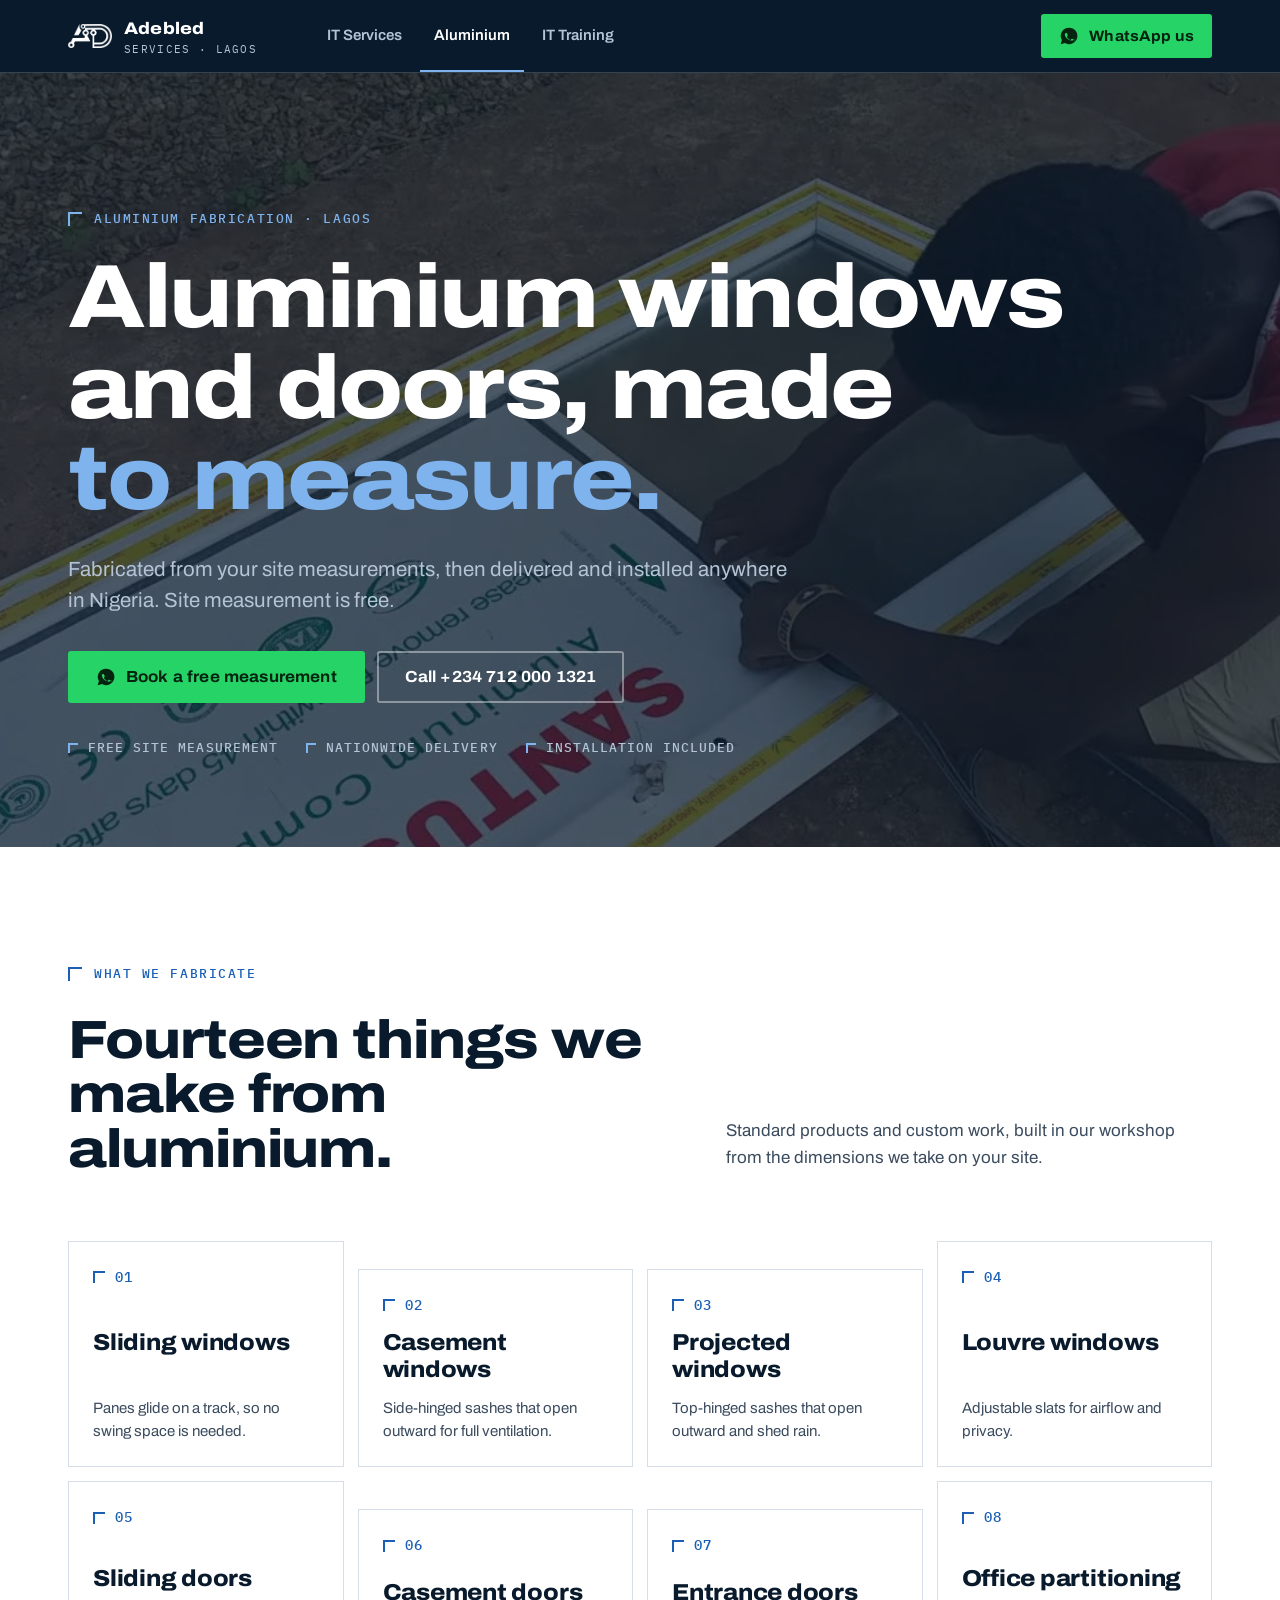
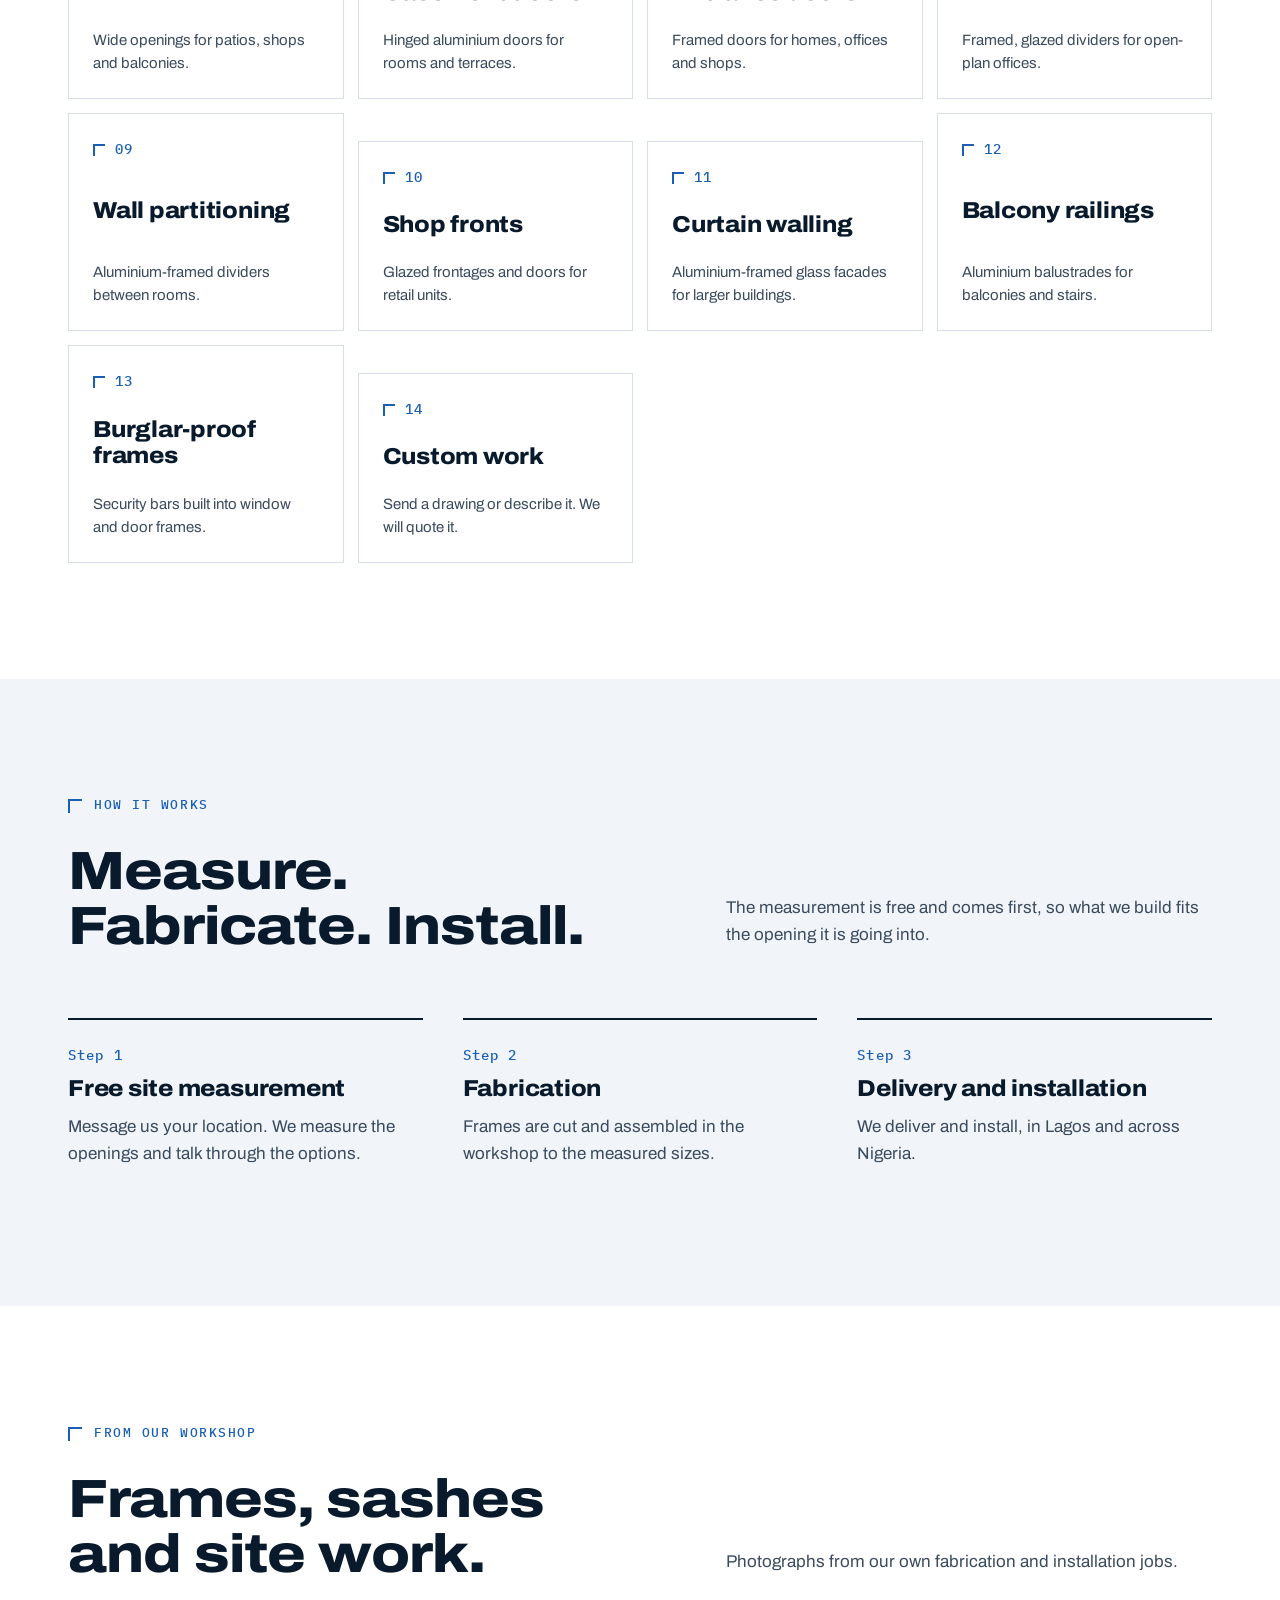
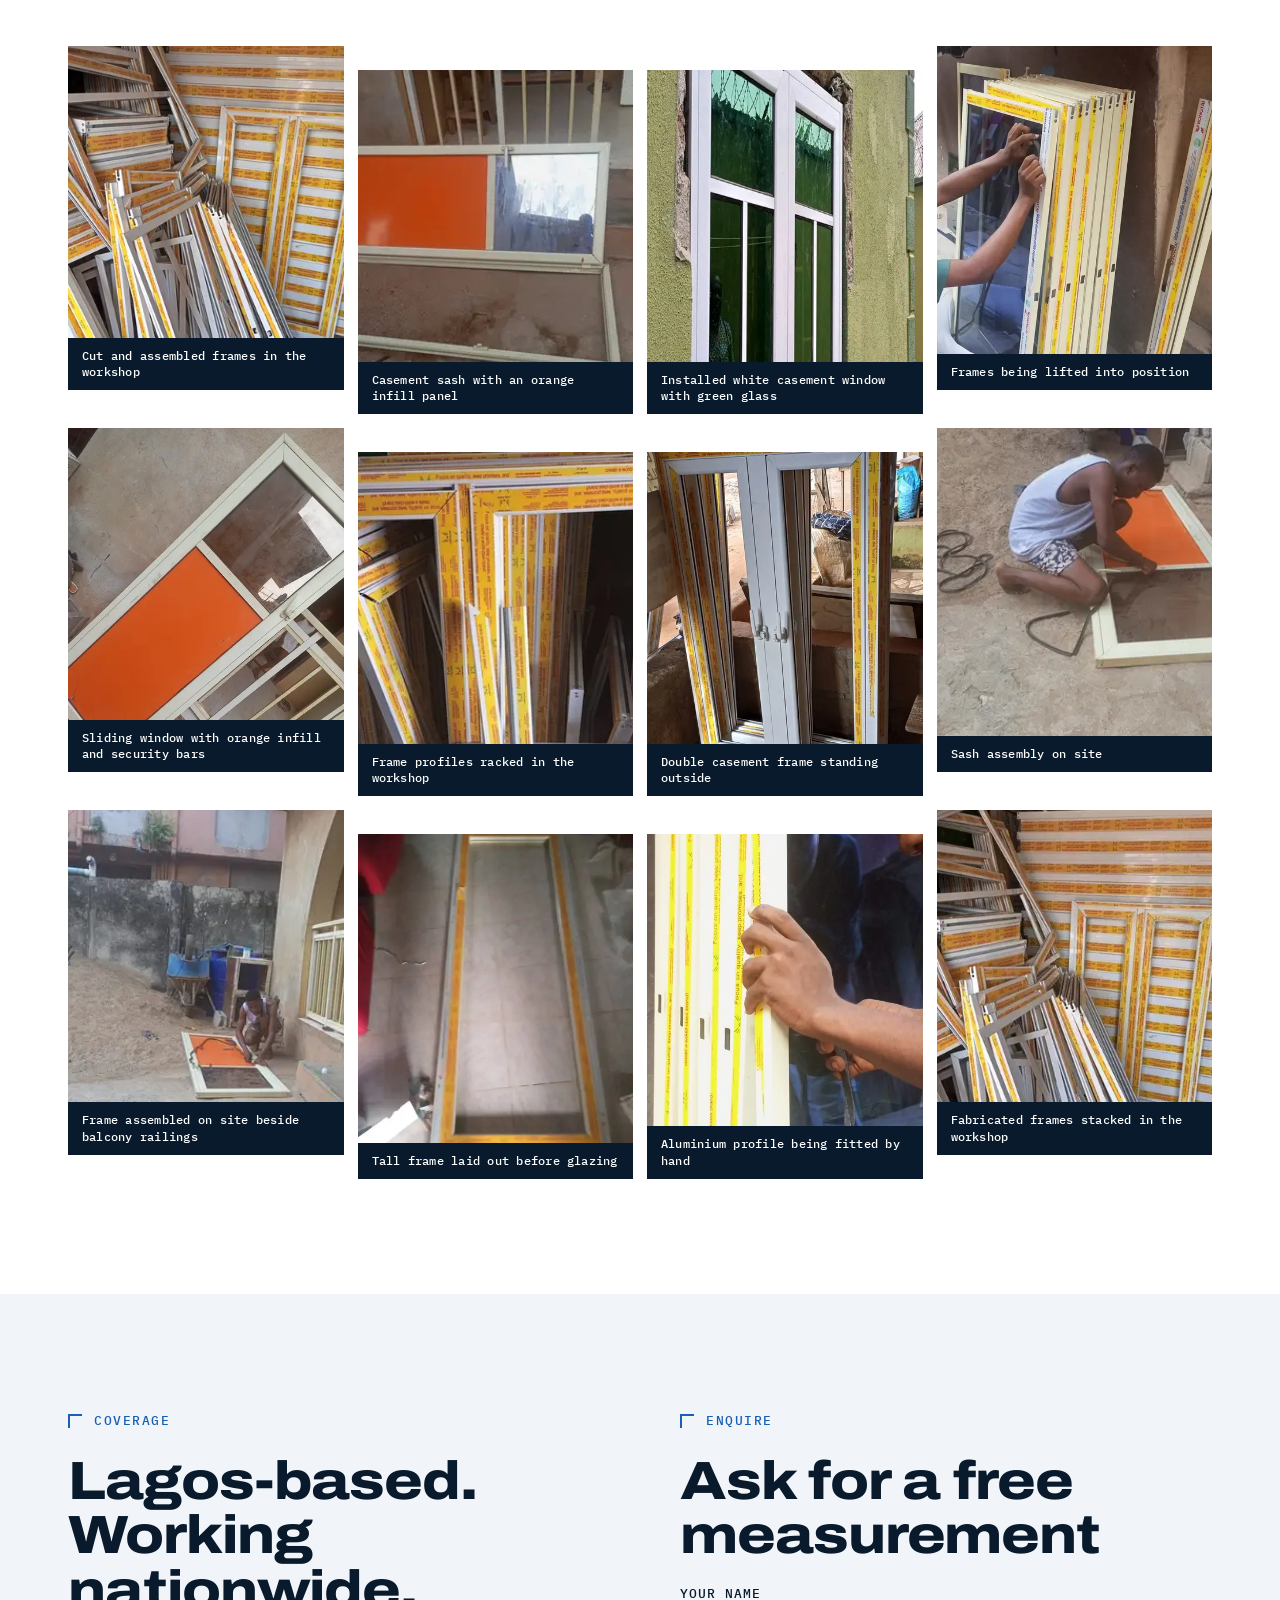
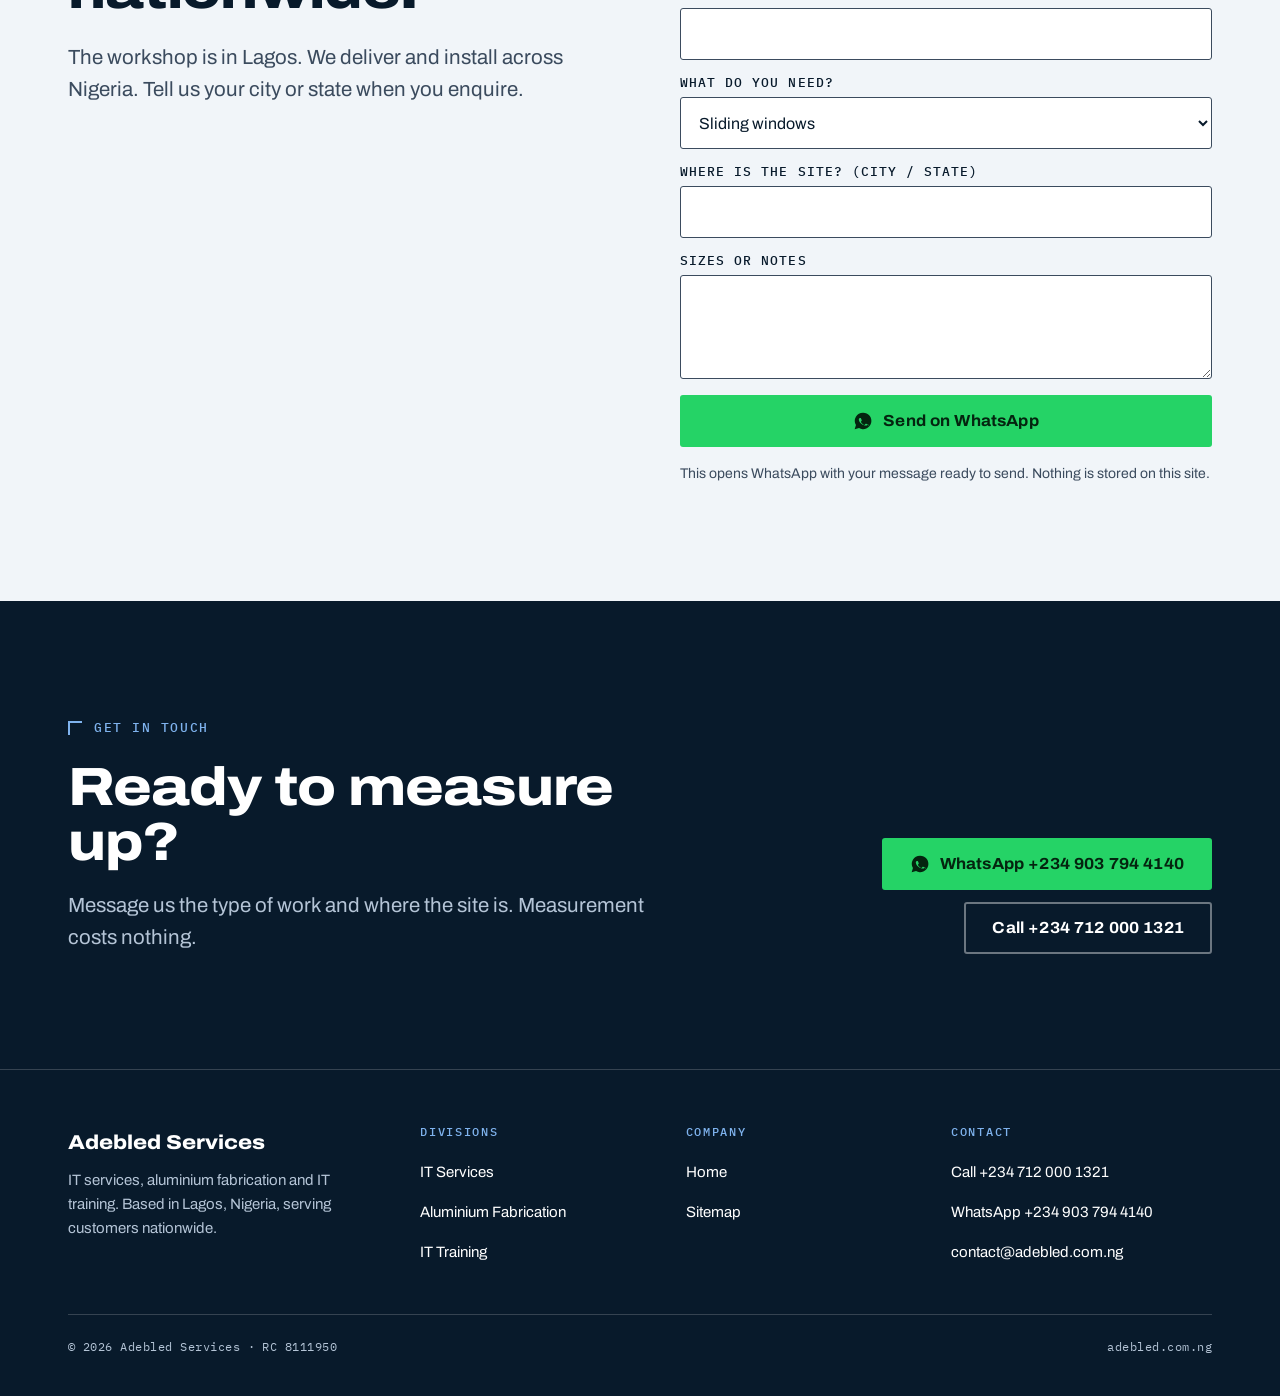
==== aluminium/index.html @ fbe3edc6 "Build new Adebled Services website: four static pages, 404, SEO and assets Co-Authored-By: Claude So" ====
<!doctype html>
<html lang="en">
<head>
<meta charset="utf-8">
<meta name="viewport" content="width=device-width, initial-scale=1">
<title>Aluminium Windows &amp; Doors Fabrication, Lagos | Adebled</title>
<meta name="description" content="Aluminium windows, doors, partitions, shop fronts and railings fabricated by Adebled Services in Lagos. Free site measurement; delivery and installation nationwide.">
<link rel="canonical" href="https://adebled.com.ng/aluminium/">
<meta name="theme-color" content="#081a2b">
<meta property="og:type" content="website">
<meta property="og:site_name" content="Adebled Services">
<meta property="og:title" content="Aluminium Windows &amp; Doors Fabrication, Lagos | Adebled">
<meta property="og:description" content="Aluminium windows, doors, partitions, shop fronts and railings fabricated by Adebled Services in Lagos. Free site measurement; delivery and installation nationwide.">
<meta property="og:url" content="https://adebled.com.ng/aluminium/">
<meta property="og:image" content="https://adebled.com.ng/assets/og/aluminium.png">
<meta property="og:image:width" content="1200">
<meta property="og:image:height" content="630">
<meta name="twitter:card" content="summary_large_image">
<link rel="icon" href="/favicon.ico" sizes="48x48">
<link rel="icon" type="image/png" sizes="96x96" href="/icons/favicon-96x96.png">
<link rel="apple-touch-icon" href="/icons/apple-touch-icon.png">
<link rel="manifest" href="/site.webmanifest">
<link rel="preload" href="/assets/fonts/archivo.woff2" as="font" type="font/woff2" crossorigin>
<link rel="stylesheet" href="/css/system.css">
<link rel="stylesheet" href="/css/main.css">
<link rel="stylesheet" href="/css/aluminium.css">
<script>document.documentElement.className+=' js'</script>
<noscript><style>.reveal{opacity:1!important;transform:none!important}.wipe-io,.wipe-io>span{clip-path:none!important;transform:none!important}</style></noscript>
<script type="application/ld+json">
{
  "@context": "https://schema.org",
  "@graph": [
    {
      "@type": [
        "LocalBusiness",
        "Organization"
      ],
      "@id": "https://adebled.com.ng/#org",
      "name": "Adebled Services",
      "url": "https://adebled.com.ng/",
      "logo": "https://adebled.com.ng/icons/icon-512.png",
      "image": "https://adebled.com.ng/assets/og/home.png",
      "telephone": "+2347120001321",
      "email": "contact@adebled.com.ng",
      "identifier": "RC 8111950",
      "address": {
        "@type": "PostalAddress",
        "addressLocality": "Lagos",
        "addressCountry": "NG"
      },
      "areaServed": {
        "@type": "Country",
        "name": "Nigeria"
      },
      "sameAs": []
    },
    {
      "@type": "Service",
      "name": "Aluminium Fabrication",
      "description": "Aluminium windows, doors, partitions, shop fronts and railings fabricated by Adebled Services in Lagos. Free site measurement; delivery and installation nationwide.",
      "url": "https://adebled.com.ng/aluminium/",
      "provider": {
        "@id": "https://adebled.com.ng/#org"
      },
      "areaServed": {
        "@type": "Country",
        "name": "Nigeria"
      },
      "serviceType": [
        "Aluminium windows",
        "Aluminium doors",
        "Partitioning",
        "Shop fronts",
        "Curtain walling",
        "Balcony railings",
        "Burglar-proof frames"
      ]
    },
    {
      "@type": "BreadcrumbList",
      "itemListElement": [
        {
          "@type": "ListItem",
          "position": 1,
          "name": "Home",
          "item": "https://adebled.com.ng/"
        },
        {
          "@type": "ListItem",
          "position": 2,
          "name": "Aluminium Fabrication",
          "item": "https://adebled.com.ng/aluminium/"
        }
      ]
    }
  ]
}
</script>
</head>
<body class="page-al has-actionbar">
<a class="skip" href="#main">Skip to content</a>
<header class="site-header">
  <div class="wrap">
    <a class="brand" href="/" aria-label="Adebled Services, home">
      <img src="/assets/logo-white.png" width="44" height="25" alt="">
      <span><b>Adebled</b><small>Services · Lagos</small></span>
    </a>
    <nav class="nav" aria-label="Divisions"><a href="/it-services/">IT Services</a><a href="/aluminium/" aria-current="page">Aluminium</a><a href="/it-training/">IT Training</a></nav>
    <a class="btn btn--wa header-wa header-cta" href="https://wa.me/2349037944140?text=Hello%20Adebled%20Services%2C%20I%20have%20an%20enquiry." rel="noopener"><svg viewBox="0 0 24 24" fill="currentColor" aria-hidden="true"><path d="M12.04 2a9.9 9.9 0 0 0-8.5 14.9L2 22l5.24-1.5A9.9 9.9 0 1 0 12.04 2Zm5.8 14.1c-.25.7-1.45 1.33-2 1.38-.5.05-1.1.07-1.77-.11a14 14 0 0 1-5.5-3.33 7.6 7.6 0 0 1-1.6-3.5c-.1-.9.4-1.6.7-1.9.25-.27.55-.33.73-.33h.52c.17 0 .4-.06.6.45.25.6.85 2.1.92 2.25.08.15.12.33.02.52-.1.2-.15.32-.3.5-.15.17-.32.38-.45.5-.15.15-.3.3-.13.6.17.3.77 1.27 1.65 2.05 1.13 1 2.1 1.32 2.4 1.47.3.15.47.12.65-.07.17-.2.75-.87.95-1.17.2-.3.4-.25.67-.15.28.1 1.75.83 2.05.98.3.15.5.22.57.35.07.12.07.72-.18 1.4Z"/></svg> WhatsApp us</a>
  </div>
</header>
<main id="main">
<section class="band band--dark hero al-hero">
  <video autoplay muted loop playsinline preload="metadata" poster="/assets/img/hero-poster.webp" aria-hidden="true">
    <source src="/assets/aluminium/hero.mp4" type="video/mp4">
  </video>
  <div class="veil"></div>
  <div class="wrap">
    <p class="eyebrow fade"><span class="corner"></span>Aluminium Fabrication · Lagos</p>
    <h1><span class="wipe"><span>Aluminium windows</span></span><span class="wipe"><span>and doors, made</span></span><span class="wipe"><span class="acc">to measure.</span></span></h1>
    <p class="lead fade">Fabricated from your site measurements, then delivered and installed anywhere in Nigeria. Site measurement is free.</p>
    <div class="btn-row fade d2">
      <a class="btn btn--wa" href="https://wa.me/2349037944140?text=Hello%20Adebled%20Services%2C%20I%20would%20like%20a%20free%20site%20measurement%20and%20quote%20for%20aluminium%20work." rel="noopener"><svg viewBox="0 0 24 24" fill="currentColor" aria-hidden="true"><path d="M12.04 2a9.9 9.9 0 0 0-8.5 14.9L2 22l5.24-1.5A9.9 9.9 0 1 0 12.04 2Zm5.8 14.1c-.25.7-1.45 1.33-2 1.38-.5.05-1.1.07-1.77-.11a14 14 0 0 1-5.5-3.33 7.6 7.6 0 0 1-1.6-3.5c-.1-.9.4-1.6.7-1.9.25-.27.55-.33.73-.33h.52c.17 0 .4-.06.6.45.25.6.85 2.1.92 2.25.08.15.12.33.02.52-.1.2-.15.32-.3.5-.15.17-.32.38-.45.5-.15.15-.3.3-.13.6.17.3.77 1.27 1.65 2.05 1.13 1 2.1 1.32 2.4 1.47.3.15.47.12.65-.07.17-.2.75-.87.95-1.17.2-.3.4-.25.67-.15.28.1 1.75.83 2.05.98.3.15.5.22.57.35.07.12.07.72-.18 1.4Z"/></svg> Book a free measurement</a>
      <a class="btn btn--ghost" href="tel:+2347120001321">Call +234 712 000 1321</a>
    </div>
    <ul class="facts fade d3"><li>Free site measurement</li><li>Nationwide delivery</li><li>Installation included</li></ul>
  </div>
</section>

<section class="band">
  <div class="wrap">
    <div class="sec-head">
  <div><p class="eyebrow"><span class="corner"></span>What we fabricate</p><h2 class="wipe-io"><span>Fourteen things we make from aluminium.</span></h2></div>
  <p class="reveal">Standard products and custom work, built in our workshop from the dimensions we take on your site.</p>
</div>
    <ul class="rail"><li class="prod reveal"><span class="num">01</span><h3>Sliding windows</h3><p>Panes glide on a track, so no swing space is needed.</p></li><li class="prod reveal"><span class="num">02</span><h3>Casement windows</h3><p>Side-hinged sashes that open outward for full ventilation.</p></li><li class="prod reveal"><span class="num">03</span><h3>Projected windows</h3><p>Top-hinged sashes that open outward and shed rain.</p></li><li class="prod reveal"><span class="num">04</span><h3>Louvre windows</h3><p>Adjustable slats for airflow and privacy.</p></li><li class="prod reveal"><span class="num">05</span><h3>Sliding doors</h3><p>Wide openings for patios, shops and balconies.</p></li><li class="prod reveal"><span class="num">06</span><h3>Casement doors</h3><p>Hinged aluminium doors for rooms and terraces.</p></li><li class="prod reveal"><span class="num">07</span><h3>Entrance doors</h3><p>Framed doors for homes, offices and shops.</p></li><li class="prod reveal"><span class="num">08</span><h3>Office partitioning</h3><p>Framed, glazed dividers for open-plan offices.</p></li><li class="prod reveal"><span class="num">09</span><h3>Wall partitioning</h3><p>Aluminium-framed dividers between rooms.</p></li><li class="prod reveal"><span class="num">10</span><h3>Shop fronts</h3><p>Glazed frontages and doors for retail units.</p></li><li class="prod reveal"><span class="num">11</span><h3>Curtain walling</h3><p>Aluminium-framed glass facades for larger buildings.</p></li><li class="prod reveal"><span class="num">12</span><h3>Balcony railings</h3><p>Aluminium balustrades for balconies and stairs.</p></li><li class="prod reveal"><span class="num">13</span><h3>Burglar-proof frames</h3><p>Security bars built into window and door frames.</p></li><li class="prod reveal"><span class="num">14</span><h3>Custom work</h3><p>Send a drawing or describe it. We will quote it.</p></li></ul>
  </div>
</section>

<section class="band band--alt">
  <div class="wrap">
    <div class="sec-head">
  <div><p class="eyebrow"><span class="corner"></span>How it works</p><h2 class="wipe-io"><span>Measure. Fabricate. Install.</span></h2></div>
  <p class="reveal">The measurement is free and comes first, so what we build fits the opening it is going into.</p>
</div>
    <ol class="steps">
      <li class="step reveal"><span class="num">Step 1</span><h3>Free site measurement</h3><p>Message us your location. We measure the openings and talk through the options.</p></li>
      <li class="step reveal"><span class="num">Step 2</span><h3>Fabrication</h3><p>Frames are cut and assembled in the workshop to the measured sizes.</p></li>
      <li class="step reveal"><span class="num">Step 3</span><h3>Delivery and installation</h3><p>We deliver and install, in Lagos and across Nigeria.</p></li>
    </ol>
  </div>
</section>

<section class="band">
  <div class="wrap">
    <div class="sec-head">
  <div><p class="eyebrow"><span class="corner"></span>From our workshop</p><h2 class="wipe-io"><span>Frames, sashes and site work.</span></h2></div>
  <p class="reveal">Photographs from our own fabrication and installation jobs.</p>
</div>
    <div class="gallery"><figure class="tile"><img src="/assets/img/al-workshop-frames-3-960.webp" srcset="/assets/img/al-workshop-frames-3-480.webp 480w, /assets/img/al-workshop-frames-3-960.webp 960w" sizes="(min-width: 800px) 25vw, 50vw" width="960" height="874" alt="Cut and assembled frames in the workshop" loading="lazy" decoding="async"><figcaption>Cut and assembled frames in the workshop</figcaption></figure><figure class="tile"><img src="/assets/img/al-orange-casement-960.webp" srcset="/assets/img/al-orange-casement-480.webp 480w, /assets/img/al-orange-casement-960.webp 960w" sizes="(min-width: 800px) 25vw, 50vw" width="960" height="655" alt="Casement sash with an orange infill panel" loading="lazy" decoding="async"><figcaption>Casement sash with an orange infill panel</figcaption></figure><figure class="tile"><img src="/assets/img/al-casement-window-install-960.webp" srcset="/assets/img/al-casement-window-install-480.webp 480w, /assets/img/al-casement-window-install-960.webp 720w" sizes="(min-width: 800px) 25vw, 50vw" width="720" height="786" alt="Installed white casement window with green glass" loading="lazy" decoding="async"><figcaption>Installed white casement window with green glass</figcaption></figure><figure class="tile"><img src="/assets/img/al-fabrication-worker-1-960.webp" srcset="/assets/img/al-fabrication-worker-1-480.webp 480w, /assets/img/al-fabrication-worker-1-960.webp 702w" sizes="(min-width: 800px) 25vw, 50vw" width="702" height="1456" alt="Frames being lifted into position" loading="lazy" decoding="async"><figcaption>Frames being lifted into position</figcaption></figure><figure class="tile"><img src="/assets/img/al-orange-sliding-window-960.webp" srcset="/assets/img/al-orange-sliding-window-480.webp 480w, /assets/img/al-orange-sliding-window-960.webp 960w" sizes="(min-width: 800px) 25vw, 50vw" width="960" height="1165" alt="Sliding window with orange infill and security bars" loading="lazy" decoding="async"><figcaption>Sliding window with orange infill and security bars</figcaption></figure><figure class="tile"><img src="/assets/img/al-workshop-frames-2-960.webp" srcset="/assets/img/al-workshop-frames-2-480.webp 480w, /assets/img/al-workshop-frames-2-960.webp 960w" sizes="(min-width: 800px) 25vw, 50vw" width="960" height="655" alt="Frame profiles racked in the workshop" loading="lazy" decoding="async"><figcaption>Frame profiles racked in the workshop</figcaption></figure><figure class="tile"><img src="/assets/img/al-window-frame-standing-960.webp" srcset="/assets/img/al-window-frame-standing-480.webp 480w, /assets/img/al-window-frame-standing-960.webp 702w" sizes="(min-width: 800px) 25vw, 50vw" width="702" height="1456" alt="Double casement frame standing outside" loading="lazy" decoding="async"><figcaption>Double casement frame standing outside</figcaption></figure><figure class="tile"><img src="/assets/img/al-installation-process-960.webp" srcset="/assets/img/al-installation-process-480.webp 480w, /assets/img/al-installation-process-960.webp 960w" sizes="(min-width: 800px) 25vw, 50vw" width="960" height="655" alt="Sash assembly on site" loading="lazy" decoding="async"><figcaption>Sash assembly on site</figcaption></figure><figure class="tile"><img src="/assets/img/al-balcony-railings-960.webp" srcset="/assets/img/al-balcony-railings-480.webp 480w, /assets/img/al-balcony-railings-960.webp 960w" sizes="(min-width: 800px) 25vw, 50vw" width="960" height="655" alt="Frame assembled on site beside balcony railings" loading="lazy" decoding="async"><figcaption>Frame assembled on site beside balcony railings</figcaption></figure><figure class="tile"><img src="/assets/img/al-projected-window-960.webp" srcset="/assets/img/al-projected-window-480.webp 480w, /assets/img/al-projected-window-960.webp 720w" sizes="(min-width: 800px) 25vw, 50vw" width="720" height="1048" alt="Tall frame laid out before glazing" loading="lazy" decoding="async"><figcaption>Tall frame laid out before glazing</figcaption></figure><figure class="tile"><img src="/assets/img/al-fabrication-worker-2-960.webp" srcset="/assets/img/al-fabrication-worker-2-480.webp 480w, /assets/img/al-fabrication-worker-2-960.webp 702w" sizes="(min-width: 800px) 25vw, 50vw" width="702" height="1456" alt="Aluminium profile being fitted by hand" loading="lazy" decoding="async"><figcaption>Aluminium profile being fitted by hand</figcaption></figure><figure class="tile"><img src="/assets/img/al-workshop-frames-1-960.webp" srcset="/assets/img/al-workshop-frames-1-480.webp 480w, /assets/img/al-workshop-frames-1-960.webp 720w" sizes="(min-width: 800px) 25vw, 50vw" width="720" height="669" alt="Fabricated frames stacked in the workshop" loading="lazy" decoding="async"><figcaption>Fabricated frames stacked in the workshop</figcaption></figure></div>
  </div>
</section>

<section class="band band--alt">
  <div class="wrap two-col">
    <div>
      <p class="eyebrow"><span class="corner"></span>Coverage</p>
      <h2 class="wipe-io"><span>Lagos-based. Working nationwide.</span></h2>
      <p class="lead reveal" style="margin-top:24px">The workshop is in Lagos. We deliver and install across Nigeria. Tell us your city or state when you enquire.</p>
    </div>
    <div class="reveal">
      <p class="eyebrow"><span class="corner"></span>Enquire</p>
      <h2 style="margin-bottom:24px">Ask for a free measurement</h2>
      <form class="form" id="enquire" data-wa="Hello Adebled Services, I would like a free site measurement and quote for aluminium work." method="get" action="https://wa.me/2349037944140" target="_blank" rel="noopener">
  <input type="hidden" name="text" value="Hello Adebled Services, I would like a free site measurement and quote for aluminium work.">
<label for="f-name">Your name<input id="f-name" type="text" data-label="Your name" autocomplete="off"></label>
<label for="f-prod">What do you need?<select id="f-prod" data-label="What do you need?"><option>Sliding windows</option><option>Casement windows</option><option>Projected windows</option><option>Louvre windows</option><option>Sliding doors</option><option>Casement doors</option><option>Entrance doors</option><option>Office partitioning</option><option>Wall partitioning</option><option>Shop fronts</option><option>Curtain walling</option><option>Balcony railings</option><option>Burglar-proof frames</option><option>Custom work</option></select></label>
<label for="f-loc">Where is the site? (city / state)<input id="f-loc" type="text" data-label="Where is the site? (city / state)" autocomplete="off"></label>
<label for="f-msg">Sizes or notes<textarea id="f-msg" data-label="Sizes or notes"></textarea></label>
  <button class="btn btn--wa" type="submit"><svg viewBox="0 0 24 24" fill="currentColor" aria-hidden="true"><path d="M12.04 2a9.9 9.9 0 0 0-8.5 14.9L2 22l5.24-1.5A9.9 9.9 0 1 0 12.04 2Zm5.8 14.1c-.25.7-1.45 1.33-2 1.38-.5.05-1.1.07-1.77-.11a14 14 0 0 1-5.5-3.33 7.6 7.6 0 0 1-1.6-3.5c-.1-.9.4-1.6.7-1.9.25-.27.55-.33.73-.33h.52c.17 0 .4-.06.6.45.25.6.85 2.1.92 2.25.08.15.12.33.02.52-.1.2-.15.32-.3.5-.15.17-.32.38-.45.5-.15.15-.3.3-.13.6.17.3.77 1.27 1.65 2.05 1.13 1 2.1 1.32 2.4 1.47.3.15.47.12.65-.07.17-.2.75-.87.95-1.17.2-.3.4-.25.67-.15.28.1 1.75.83 2.05.98.3.15.5.22.57.35.07.12.07.72-.18 1.4Z"/></svg> Send on WhatsApp</button>
  <p class="form-note">This opens WhatsApp with your message ready to send. Nothing is stored on this site.</p>
</form>
    </div>
  </div>
</section>

<section class="band band--dark cta">
  <div class="wrap inner">
    <div>
      <p class="eyebrow"><span class="corner"></span>Get in touch</p>
      <h2 class="wipe-io"><span>Ready to measure up?</span></h2>
      <p class="lead reveal" style="margin-top:20px">Message us the type of work and where the site is. Measurement costs nothing.</p>
    </div>
    <div class="btn-row reveal">
      <a class="btn btn--wa" href="https://wa.me/2349037944140?text=Hello%20Adebled%20Services%2C%20I%20would%20like%20a%20free%20site%20measurement%20and%20quote%20for%20aluminium%20work." rel="noopener"><svg viewBox="0 0 24 24" fill="currentColor" aria-hidden="true"><path d="M12.04 2a9.9 9.9 0 0 0-8.5 14.9L2 22l5.24-1.5A9.9 9.9 0 1 0 12.04 2Zm5.8 14.1c-.25.7-1.45 1.33-2 1.38-.5.05-1.1.07-1.77-.11a14 14 0 0 1-5.5-3.33 7.6 7.6 0 0 1-1.6-3.5c-.1-.9.4-1.6.7-1.9.25-.27.55-.33.73-.33h.52c.17 0 .4-.06.6.45.25.6.85 2.1.92 2.25.08.15.12.33.02.52-.1.2-.15.32-.3.5-.15.17-.32.38-.45.5-.15.15-.3.3-.13.6.17.3.77 1.27 1.65 2.05 1.13 1 2.1 1.32 2.4 1.47.3.15.47.12.65-.07.17-.2.75-.87.95-1.17.2-.3.4-.25.67-.15.28.1 1.75.83 2.05.98.3.15.5.22.57.35.07.12.07.72-.18 1.4Z"/></svg> WhatsApp +234 903 794 4140</a>
      <a class="btn btn--ghost" href="tel:+2347120001321">Call +234 712 000 1321</a>
    </div>
  </div>
</section>
</main>
<footer class="site-footer">
  <div class="wrap">
    <div class="cols">
      <div>
        <p style="color:var(--dark-ink);font-weight:800;font-stretch:114%;font-size:1.25rem;margin-bottom:10px">Adebled Services</p>
        <p>IT services, aluminium fabrication and IT training. Based in Lagos, Nigeria, serving customers nationwide.</p>
      </div>
      <div>
        <h2>Divisions</h2>
        <ul>
          <li><a href="/it-services/">IT Services</a></li>
          <li><a href="/aluminium/">Aluminium Fabrication</a></li>
          <li><a href="/it-training/">IT Training</a></li>
        </ul>
      </div>
      <div>
        <h2>Company</h2>
        <ul>
          <li><a href="/">Home</a></li>
          <li><a href="/sitemap.xml">Sitemap</a></li>
        </ul>
      </div>
      <div>
        <h2>Contact</h2>
        <ul>
          <li><a href="tel:+2347120001321">Call +234 712 000 1321</a></li>
          <li><a href="https://wa.me/2349037944140" rel="noopener">WhatsApp +234 903 794 4140</a></li>
          <li><a href="mailto:contact@adebled.com.ng">contact@adebled.com.ng</a></li>
        </ul>
      </div>
    </div>
    <div class="fine"><span>© 2026 Adebled Services · RC 8111950</span><span>adebled.com.ng</span></div>
  </div>
</footer>
<div class="actionbar" role="group" aria-label="Quick contact">
  <a class="ab-call" href="tel:+2347120001321">Call</a>
  <a class="ab-wa" href="https://wa.me/2349037944140" rel="noopener">WhatsApp</a>
  <a class="ab-cta" href="#enquire">Free measurement</a>
</div>
<script src="/js/site.js" defer></script>
<script src="/js/reveal.js" defer></script>
</body>
</html>
---- css/system.css ----
/* Theme tokens: navy / blue / white.
   Used by Home, Aluminium, IT Training. One declaration per token. */
:root {
  --bg: #ffffff;
  --bg-alt: #f1f5f9;
  --ink: #081a2b;
  --ink-2: #3b4b5e;
  --line: #d5dee8;
  --accent: #1a5fb4;
  --accent-ink: #ffffff;
  --accent-text: #1a5fb4;
  --dark: #081a2b;
  --dark-2: #0e2740;
  --dark-ink: #ffffff;
  --dark-ink-2: #b4c4d6;
  --dark-line: rgba(255, 255, 255, 0.18);
  --dark-accent: #7fb3ee;
  --btn-dark: #2667c4;
  --wa: #25d366;
  --wa-ink: #04240f;
  --theme-color: #081a2b;
}
---- css/main.css ----
@import url("../assets/fonts/fonts.css");

/* ---------- base ---------- */
*, *::before, *::after { box-sizing: border-box; }
html { -webkit-text-size-adjust: 100%; scroll-behavior: smooth; }
body {
  margin: 0;
  background: var(--bg);
  color: var(--ink-2);
  font-family: "Archivo", "Helvetica Neue", Arial, sans-serif;
  font-size: 1.0625rem;
  line-height: 1.6;
  -webkit-font-smoothing: antialiased;
}
img, video { display: block; max-width: 100%; }
a { color: inherit; }
h1, h2, h3, p, ul, ol, figure { margin: 0; }
ul, ol { padding: 0; list-style: none; }
:focus-visible { outline: 3px solid var(--accent); outline-offset: 3px; }
.on-dark :focus-visible, .band--dark :focus-visible { outline-color: var(--dark-accent); }
.skip { position: absolute; left: -999px; top: 8px; z-index: 100; background: #fff; color: #000; padding: 10px 14px; }
.skip:focus { left: 8px; }

.wrap { width: 100%; max-width: 1240px; margin: 0 auto; padding: 0 clamp(16px, 4vw, 48px); }

/* ---------- type ---------- */
h1, h2, h3 { color: var(--ink); font-weight: 800; font-stretch: 116%; letter-spacing: -0.02em; line-height: 1.02; }
h1 { font-size: clamp(2.5rem, 7vw, 6rem); }
h2 { font-size: clamp(1.9rem, 4.2vw, 3.4rem); }
h3 { font-size: clamp(1.15rem, 1.8vw, 1.45rem); font-stretch: 108%; line-height: 1.15; letter-spacing: -0.01em; }
.band--dark h1, .band--dark h2, .band--dark h3 { color: var(--dark-ink); }
.mono, .eyebrow, .num { font-family: "IBM Plex Mono", ui-monospace, Menlo, monospace; }
.eyebrow {
  display: inline-flex; align-items: center; gap: 12px;
  font-size: 0.8125rem; font-weight: 500; letter-spacing: 0.12em; text-transform: uppercase;
  color: var(--accent-text); margin-bottom: 22px;
}
.band--dark .eyebrow { color: var(--dark-accent); }
.corner { width: 14px; height: 14px; border-left: 2px solid currentColor; border-top: 2px solid currentColor; flex: none; }
.lead { font-size: clamp(1.1rem, 1.6vw, 1.3rem); line-height: 1.55; max-width: 36em; }
.band--dark { color: var(--dark-ink-2); }
.band--dark .lead { color: var(--dark-ink-2); }

/* ---------- bands ---------- */
.band { padding: clamp(64px, 9vw, 128px) 0; }
.band--alt { background: var(--bg-alt); }
.band--dark { background: var(--dark); --btn: var(--btn-dark); }
.sec-head { display: grid; gap: 20px; margin-bottom: clamp(36px, 5vw, 64px); }
@media (min-width: 900px) {
  .sec-head { grid-template-columns: 1.1fr 0.9fr; align-items: end; gap: 64px; }
  .sec-head p { padding-bottom: 6px; }
}

/* ---------- buttons ---------- */
.btn {
  --btn: var(--accent);
  display: inline-flex; align-items: center; justify-content: center; gap: 10px;
  min-height: 52px; padding: 0 26px;
  font: 700 1rem/1 "Archivo", sans-serif; font-stretch: 106%; letter-spacing: 0.01em;
  text-decoration: none; border: 2px solid transparent; border-radius: 3px; cursor: pointer;
  transition: transform .15s ease, background-color .15s ease, border-color .15s ease;
}
.band--dark .btn, .btn.on-dark { --btn: var(--btn-dark); }
.btn--primary { background: var(--btn); color: var(--accent-ink); }
.btn--wa { background: var(--wa); color: var(--wa-ink); }
.btn--ghost { background: transparent; color: var(--dark-ink); border-color: var(--dark-line); border-color: rgba(255,255,255,.4); }
.btn--line { background: transparent; color: var(--ink); border-color: var(--ink); }
.btn:active { transform: translateY(1px) scale(.99); }
.btn svg { width: 20px; height: 20px; flex: none; }
.btn-row { display: flex; flex-wrap: wrap; gap: 12px; }
@media (hover: hover) and (pointer: fine) {
  .btn--primary:hover { filter: brightness(1.12); }
  .btn--wa:hover { filter: brightness(1.06); }
  .btn--ghost:hover { border-color: #fff; }
  .btn--line:hover { background: var(--ink); color: var(--bg); }
}

/* ---------- header ---------- */
.site-header { position: sticky; top: 0; z-index: 50; background: var(--dark); border-bottom: 1px solid var(--dark-line); }
.site-header .wrap { display: flex; flex-wrap: wrap; align-items: center; justify-content: space-between; gap: 0 24px; }
.brand { display: flex; align-items: center; gap: 12px; min-height: 64px; text-decoration: none; color: var(--dark-ink); }
.brand img { width: 44px; height: auto; }
.brand b { font-weight: 800; font-stretch: 114%; font-size: 1.05rem; letter-spacing: .01em; }
.brand small { display: block; font: 400 .6875rem/1.2 "IBM Plex Mono", monospace; letter-spacing: .12em; text-transform: uppercase; color: var(--dark-ink-2); }
.nav { display: flex; align-items: center; gap: 4px; width: 100%; order: 3; overflow-x: auto; border-top: 1px solid var(--dark-line); margin: 0 calc(-1 * clamp(16px, 4vw, 48px)); padding: 0 clamp(12px, 3vw, 44px); scrollbar-width: none; }
.nav::-webkit-scrollbar { display: none; }
.nav a { display: flex; align-items: center; min-height: 48px; padding: 0 14px; white-space: nowrap; text-decoration: none; color: var(--dark-ink-2); font-weight: 600; font-size: .9375rem; border-bottom: 2px solid transparent; }
.nav a[aria-current="page"] { color: var(--dark-ink); border-bottom-color: var(--dark-accent); }
.header-cta { display: none; }
.header-wa { min-height: 44px; padding: 0 16px; font-size: .9375rem; }
@media (min-width: 800px) {
  .nav { width: auto; order: 0; border: 0; margin: 0 auto 0 32px; padding: 0; overflow: visible; }
  .nav a { min-height: 72px; }
  .header-cta { display: inline-flex; }
  .brand { min-height: 72px; }
}
@media (hover: hover) and (pointer: fine) { .nav a:hover { color: var(--dark-ink); } }

/* ---------- hero (shared) ---------- */
.hero { position: relative; overflow: hidden; padding: clamp(56px, 8vw, 112px) 0 clamp(56px, 8vw, 104px); }
.hero h1 .wipe { display: block; clip-path: inset(0 0 -0.15em 0); }
.hero h1 .wipe > span { display: block; transform: translateY(105%); animation: rise .9s cubic-bezier(.2,.7,.1,1) forwards; }
.hero h1 .wipe:nth-child(2) > span { animation-delay: .12s; }
.hero h1 .wipe:nth-child(3) > span { animation-delay: .24s; }
.hero h1 .acc { color: var(--dark-accent); }
.hero .fade { opacity: 0; transform: translateY(14px); animation: fadeup .8s ease .45s forwards; }
.hero .fade.d2 { animation-delay: .6s; }
.hero .fade.d3 { animation-delay: .75s; }
@keyframes rise { to { transform: none; } }
@keyframes fadeup { to { opacity: 1; transform: none; } }
.hero .lead { margin: 28px 0 34px; }

/* scroll reveal (only when JS added .js to html) */
.js .reveal { opacity: 0; transform: translateY(22px); transition: opacity .7s ease, transform .7s cubic-bezier(.2,.7,.1,1); }
.js .reveal.in { opacity: 1; transform: none; }
.js .wipe-io { display: block; clip-path: inset(0 0 -0.15em 0); }
.js .wipe-io > span { display: block; transform: translateY(105%); transition: transform .8s cubic-bezier(.2,.7,.1,1); }
.js .wipe-io.in > span { transform: none; }

/* ---------- cards / lists ---------- */
.rule-list > li { border-top: 1px solid var(--line); }
.rule-list > li:last-child { border-bottom: 1px solid var(--line); }
.band--dark .rule-list > li { border-color: var(--dark-line); }
.num { font-size: .875rem; font-weight: 500; letter-spacing: .08em; color: var(--accent-text); }
.band--dark .num { color: var(--dark-accent); }

.photo { position: relative; overflow: hidden; background: var(--bg-alt); }
.photo img { width: 100%; height: 100%; object-fit: cover; }

/* gallery tiles: caption anchored to its own figure */
.tile { position: relative; overflow: hidden; background: var(--dark-2); aspect-ratio: 4 / 5; }
.tile img { position: absolute; inset: 0; width: 100%; height: 100%; object-fit: cover; transition: transform .6s ease; }
.tile figcaption {
  position: absolute; left: 0; right: 0; bottom: 0; padding: 10px 14px;
  background: var(--dark); color: var(--dark-ink);
  font: 500 .75rem/1.35 "IBM Plex Mono", monospace; letter-spacing: .02em;
}
@media (hover: hover) and (pointer: fine) { .tile:hover img { transform: scale(1.05); } }

/* ---------- enquiry form ---------- */
.form { display: grid; gap: 16px; }
.form label { display: grid; gap: 8px; font: 500 .8125rem/1 "IBM Plex Mono", monospace; letter-spacing: .08em; text-transform: uppercase; color: var(--ink); }
.band--dark .form label { color: var(--dark-ink); }
.form input, .form select, .form textarea {
  width: 100%; min-height: 52px; padding: 12px 14px; font: 400 1rem/1.3 "Archivo", sans-serif;
  color: var(--ink); background: #fff; border: 1.5px solid var(--ink-2); border-radius: 3px;
}
.form textarea { min-height: 104px; resize: vertical; }
.form-note { font-size: .875rem; }
.grid-2 { display: grid; gap: 16px; }
@media (min-width: 640px) { .grid-2 { grid-template-columns: 1fr 1fr; } }

/* ---------- CTA ---------- */
.cta { text-align: left; }
.cta .inner { display: grid; gap: 32px; }
@media (min-width: 900px) { .cta .inner { grid-template-columns: 1.3fr 1fr; align-items: end; gap: 64px; } .cta .btn-row { justify-content: flex-end; } }

/* ---------- footer ---------- */
.site-footer { background: var(--dark); color: var(--dark-ink-2); padding: 56px 0 40px; border-top: 1px solid var(--dark-line); font-size: .9375rem; }
.site-footer .cols { display: grid; gap: 36px; }
@media (min-width: 800px) { .site-footer .cols { grid-template-columns: 1.4fr 1fr 1fr 1.2fr; gap: 48px; } }
.site-footer h2 { font: 500 .75rem/1 "IBM Plex Mono", monospace; letter-spacing: .14em; text-transform: uppercase; color: var(--dark-accent); margin-bottom: 16px; font-stretch: 100%; }
.site-footer ul { display: grid; gap: 4px; }
.site-footer a { color: var(--dark-ink); text-decoration: none; display: inline-block; padding: 6px 0; }
.site-footer p a { padding: 0; }
.site-footer .fine { margin-top: 44px; padding-top: 22px; border-top: 1px solid var(--dark-line); font: 400 .75rem/1.6 "IBM Plex Mono", monospace; letter-spacing: .04em; display: flex; flex-wrap: wrap; justify-content: space-between; gap: 8px 24px; }
@media (hover: hover) and (pointer: fine) { .site-footer a:hover { text-decoration: underline; } }

/* ---------- mobile action bar ---------- */
.actionbar { display: none; }
@media (max-width: 799px) {
  .has-actionbar { padding-bottom: 72px; }
  .actionbar {
    position: fixed; left: 0; right: 0; bottom: 0; z-index: 60; display: grid; grid-template-columns: 1fr 1fr 1.2fr; gap: 8px;
    padding: 8px 8px calc(8px + env(safe-area-inset-bottom)); background: var(--dark); border-top: 1px solid var(--dark-line);
  }
  .actionbar a { display: flex; align-items: center; justify-content: center; min-height: 48px; border-radius: 3px; font-weight: 700; font-size: .9375rem; text-decoration: none; }
  .actionbar .ab-call { background: transparent; color: var(--dark-ink); border: 1.5px solid rgba(255,255,255,.45); }
  .actionbar .ab-wa { background: var(--wa); color: var(--wa-ink); }
  .actionbar .ab-cta { background: var(--btn-dark); color: #fff; }
}

/* ---------- reduced motion ---------- */
@media (prefers-reduced-motion: reduce) {
  html { scroll-behavior: auto; }
  .hero h1 .wipe > span, .hero .fade { animation: none; transform: none; opacity: 1; }
  .js .reveal, .js .wipe-io > span { opacity: 1; transform: none; transition: none; }
  .tile img { transition: none; }
}

/* hero fact list */
.facts { display: flex; flex-wrap: wrap; gap: 10px 28px; margin-top: 36px; font: 500 .8125rem/1.4 "IBM Plex Mono", monospace; letter-spacing: .08em; text-transform: uppercase; color: var(--dark-ink-2); }
.facts li { display: flex; align-items: center; gap: 10px; }
.facts li::before { content: ""; width: 10px; height: 10px; border-left: 2px solid var(--dark-accent); border-top: 2px solid var(--dark-accent); }
---- css/aluminium.css ----
.al-hero { padding: 0; min-height: min(86svh, 780px); display: flex; align-items: flex-end; background: var(--dark); }
.al-hero { overflow: hidden; }
.al-hero video { position: absolute; inset: 0; width: 100%; height: 100%; object-fit: cover; transform: scale(1.2); transform-origin: top right; }
.al-hero .veil { position: absolute; inset: 0; background: rgba(8, 26, 43, .72); }
.al-hero .wrap { position: relative; padding-top: 96px; padding-bottom: clamp(48px, 7vw, 96px); }
.al-hero h1 { max-width: 12em; }
.rail { display: grid; gap: 12px; }
.prod { background: var(--bg); border: 1px solid var(--line); padding: 24px; display: grid; gap: 14px; align-content: space-between; min-height: 190px; }
.prod .num { display: flex; align-items: center; gap: 10px; }
.prod .num::before { content: ""; width: 12px; height: 12px; border-left: 2px solid currentColor; border-top: 2px solid currentColor; }
.prod p { font-size: .9375rem; line-height: 1.5; }
@media (max-width: 799px) {
  .rail { display: flex; overflow-x: auto; scroll-snap-type: x mandatory; gap: 12px; margin: 0 calc(-1 * clamp(16px, 4vw, 48px)); padding: 0 clamp(16px, 4vw, 48px) 12px; -webkit-overflow-scrolling: touch; }
  .prod { flex: 0 0 78%; scroll-snap-align: start; }
}
@media (min-width: 800px) { .rail { grid-template-columns: repeat(3, 1fr); gap: 14px; } .rail .prod:nth-child(3n+2) { margin-top: 28px; } }
@media (min-width: 1100px) { .rail { grid-template-columns: repeat(4, 1fr); } .rail .prod:nth-child(3n+2) { margin-top: 0; } .rail .prod:nth-child(4n+2), .rail .prod:nth-child(4n+3) { margin-top: 28px; } }
.steps { display: grid; }
@media (min-width: 800px) { .steps { grid-template-columns: repeat(3, 1fr); gap: 40px; } }
.step { padding: 24px 0; border-top: 2px solid var(--ink); display: grid; gap: 10px; }
.gallery { display: grid; gap: 10px; grid-template-columns: repeat(2, 1fr); }
@media (min-width: 800px) { .gallery { grid-template-columns: repeat(4, 1fr); gap: 14px; } .gallery .tile:nth-child(4n+2), .gallery .tile:nth-child(4n+3) { margin-top: 24px; } }
.two-col { display: grid; gap: 40px; }
@media (min-width: 900px) { .two-col { grid-template-columns: 1fr 1fr; gap: 80px; } }
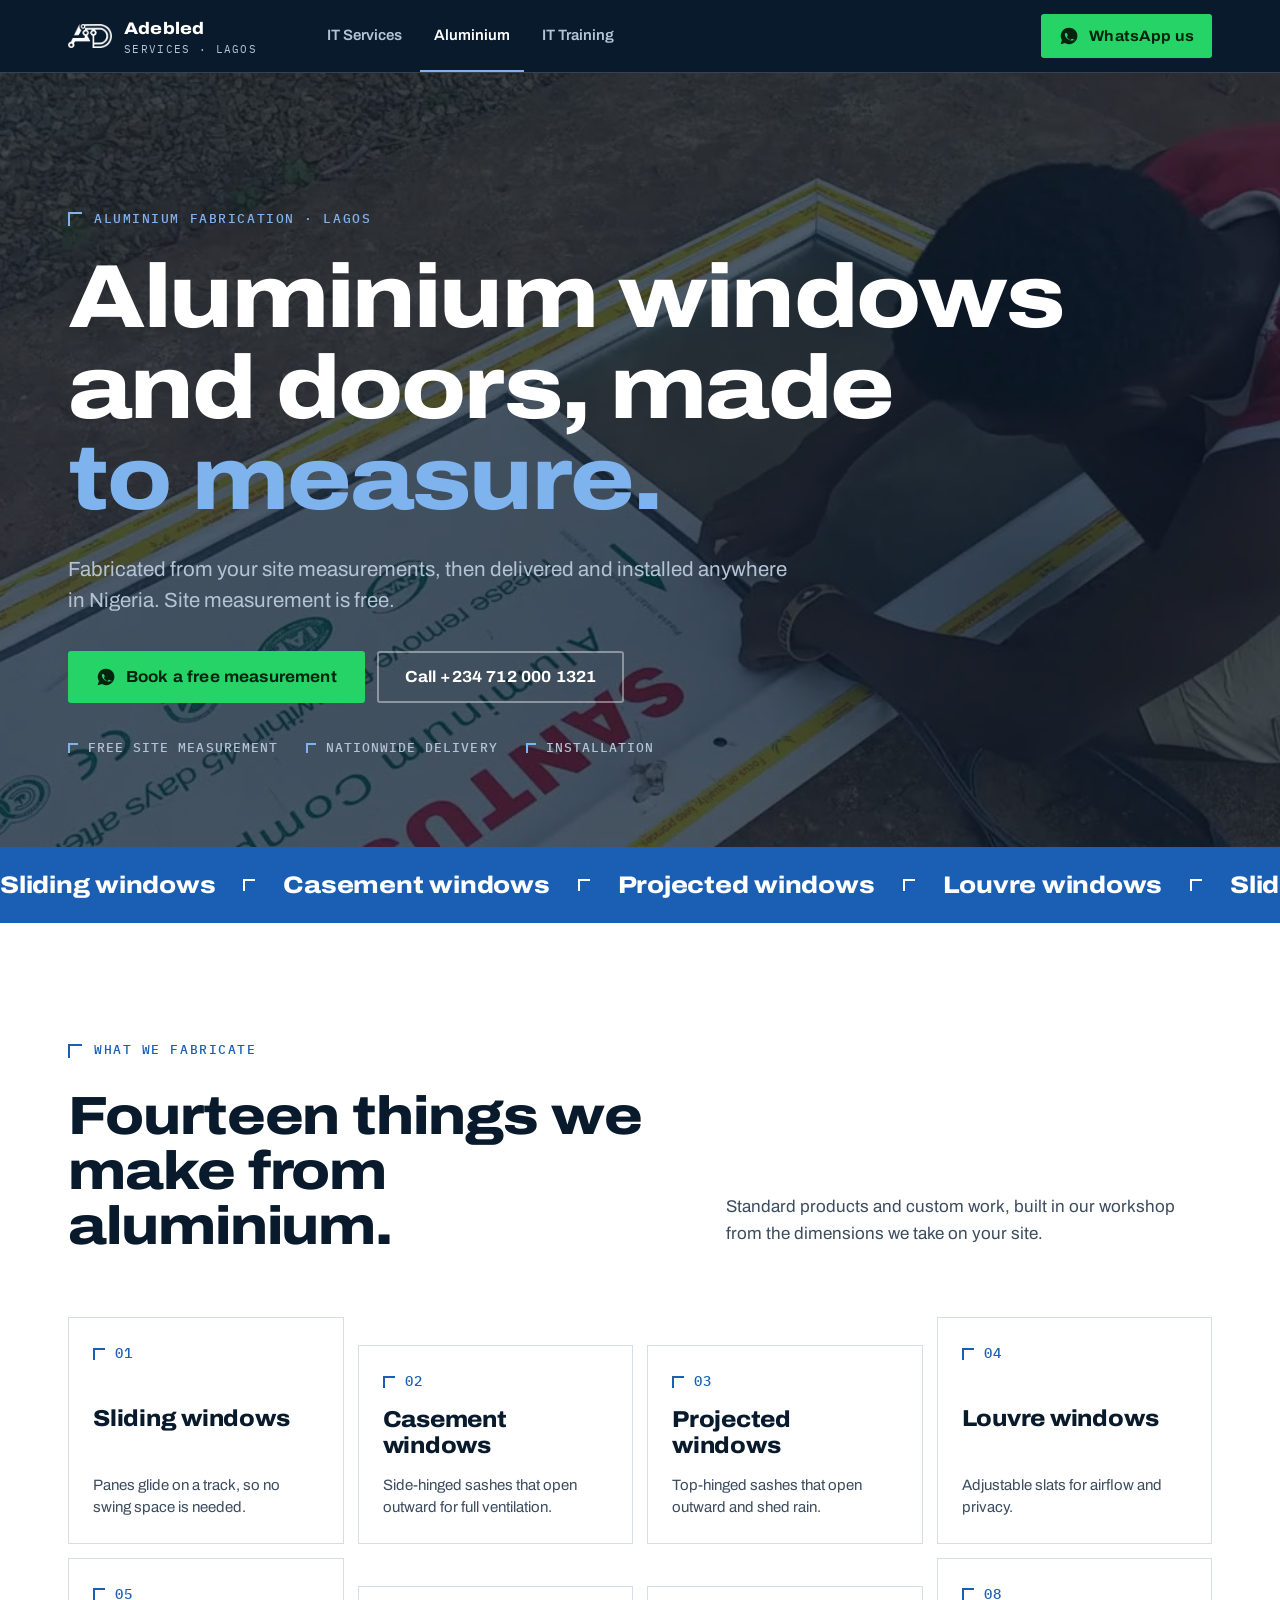
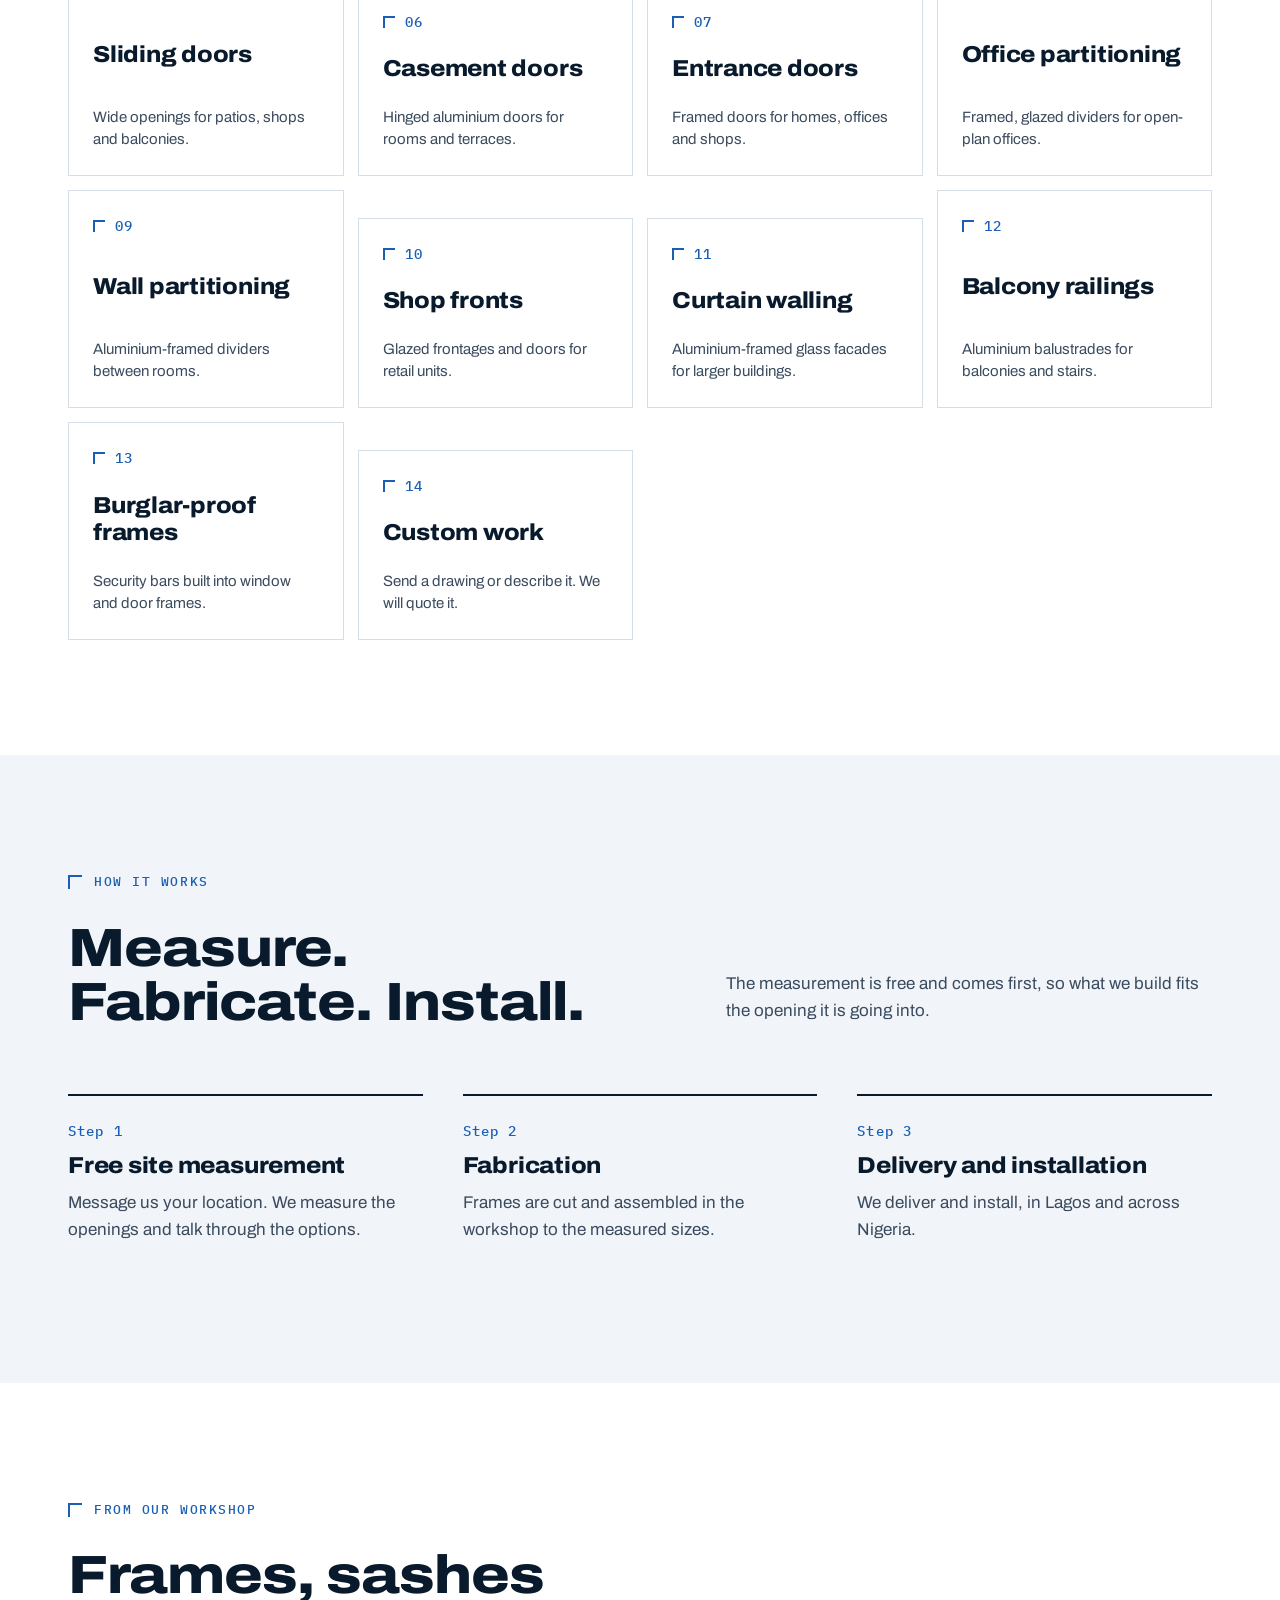
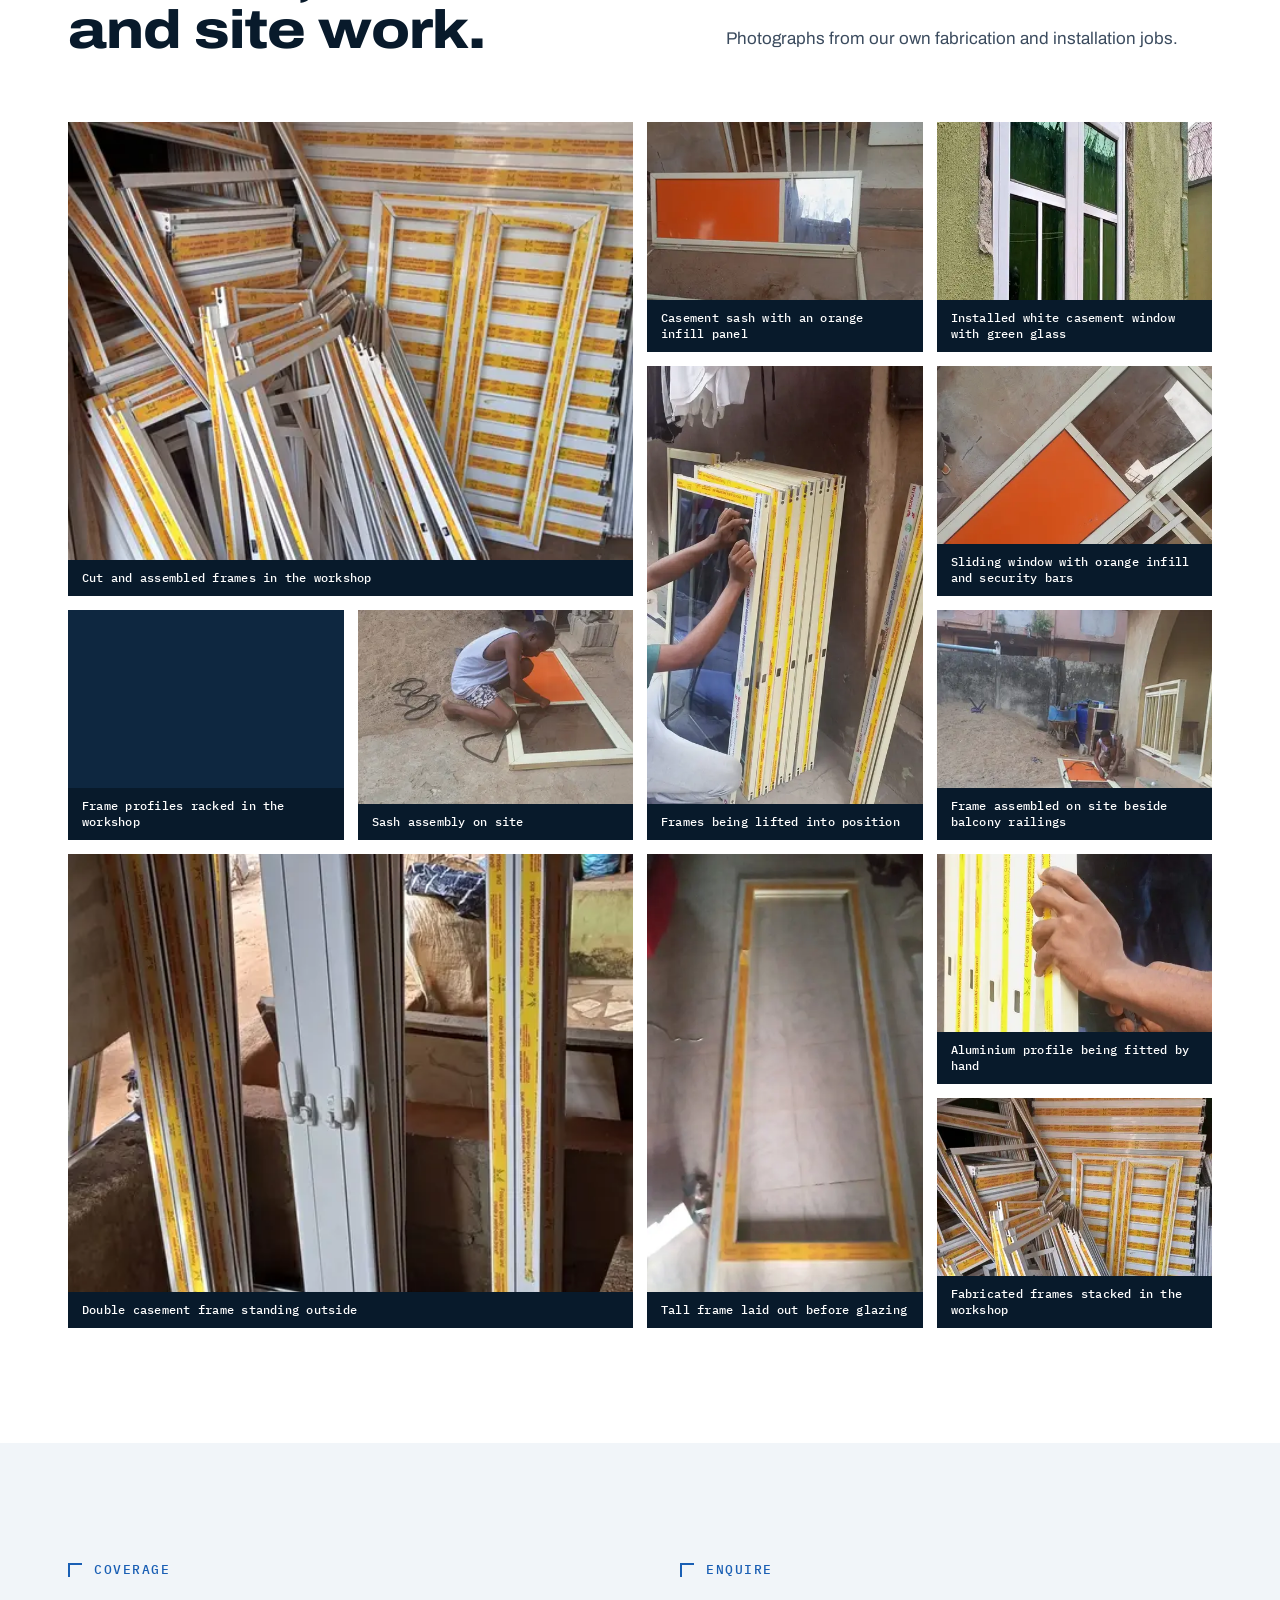
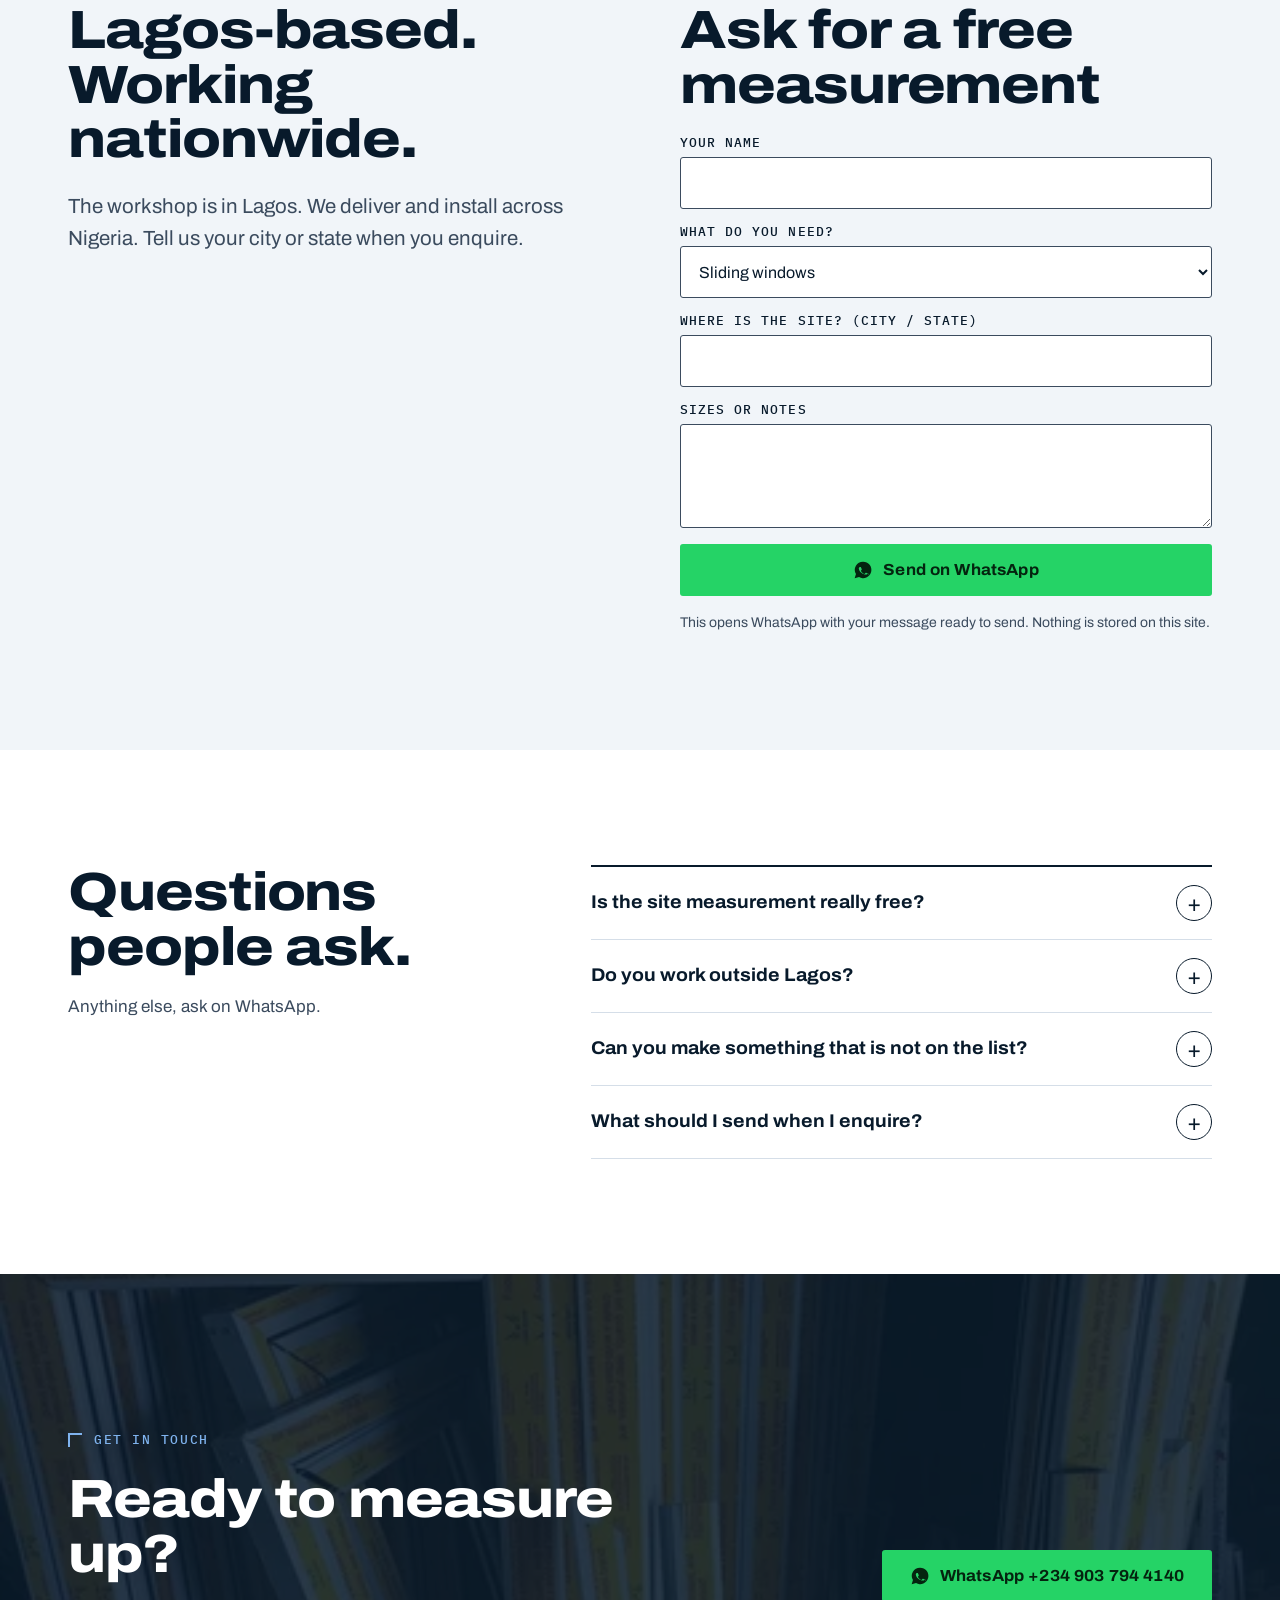
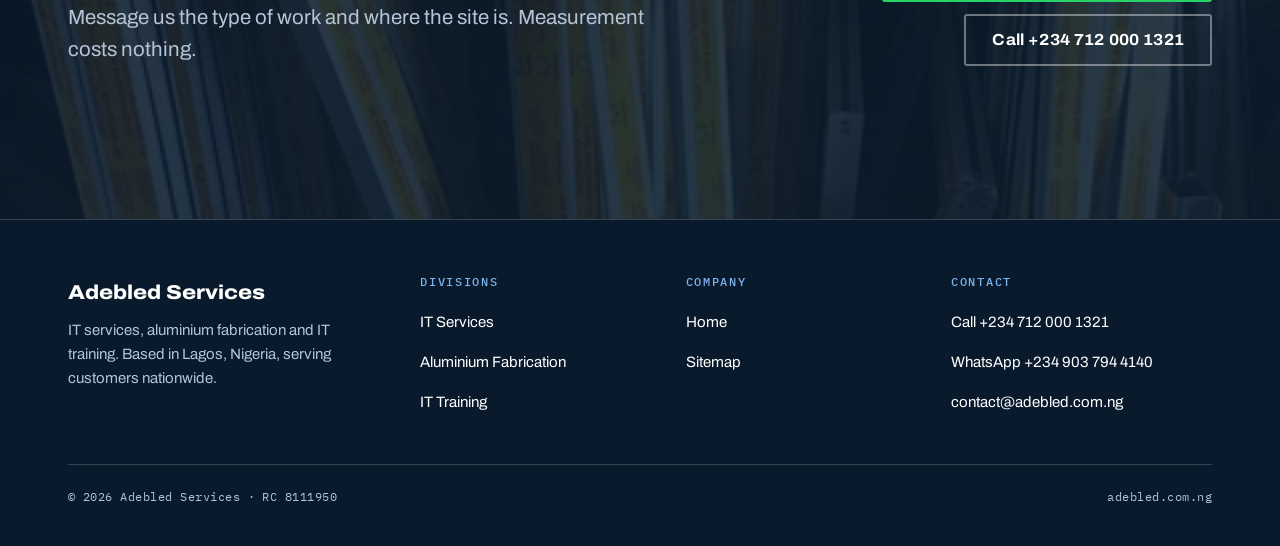
==== commit f4829059: "Redesign around photography: photo-panel home, mosaic galleries, FAQs - Home opens on three full-hei" ====
--- a/aluminium/index.html
+++ b/aluminium/index.html
@@ -16,14 +16,14 @@
 <meta property="og:image:width" content="1200">
 <meta property="og:image:height" content="630">
 <meta name="twitter:card" content="summary_large_image">
-<link rel="icon" href="/favicon.ico" sizes="48x48">
-<link rel="icon" type="image/png" sizes="96x96" href="/icons/favicon-96x96.png">
-<link rel="apple-touch-icon" href="/icons/apple-touch-icon.png">
-<link rel="manifest" href="/site.webmanifest">
-<link rel="preload" href="/assets/fonts/archivo.woff2" as="font" type="font/woff2" crossorigin>
-<link rel="stylesheet" href="/css/system.css">
-<link rel="stylesheet" href="/css/main.css">
-<link rel="stylesheet" href="/css/aluminium.css">
+<link rel="icon" href="../favicon.ico" sizes="48x48">
+<link rel="icon" type="image/png" sizes="96x96" href="../icons/favicon-96x96.png">
+<link rel="apple-touch-icon" href="../icons/apple-touch-icon.png">
+<link rel="manifest" href="../site.webmanifest">
+<link rel="preload" href="../assets/fonts/archivo.woff2" as="font" type="font/woff2" crossorigin>
+<link rel="stylesheet" href="../css/system.css">
+<link rel="stylesheet" href="../css/main.css">
+<link rel="stylesheet" href="../css/aluminium.css">
 <script>document.documentElement.className+=' js'</script>
 <noscript><style>.reveal{opacity:1!important;transform:none!important}.wipe-io,.wipe-io>span{clip-path:none!important;transform:none!important}</style></noscript>
 <script type="application/ld+json">
@@ -101,18 +101,18 @@
 <a class="skip" href="#main">Skip to content</a>
 <header class="site-header">
   <div class="wrap">
-    <a class="brand" href="/" aria-label="Adebled Services, home">
-      <img src="/assets/logo-white.png" width="44" height="25" alt="">
+    <a class="brand" href="../" aria-label="Adebled Services, home">
+      <img src="../assets/logo-white.png" width="44" height="25" alt="">
       <span><b>Adebled</b><small>Services · Lagos</small></span>
     </a>
-    <nav class="nav" aria-label="Divisions"><a href="/it-services/">IT Services</a><a href="/aluminium/" aria-current="page">Aluminium</a><a href="/it-training/">IT Training</a></nav>
-    <a class="btn btn--wa header-wa header-cta" href="https://wa.me/2349037944140?text=Hello%20Adebled%20Services%2C%20I%20have%20an%20enquiry." rel="noopener"><svg viewBox="0 0 24 24" fill="currentColor" aria-hidden="true"><path d="M12.04 2a9.9 9.9 0 0 0-8.5 14.9L2 22l5.24-1.5A9.9 9.9 0 1 0 12.04 2Zm5.8 14.1c-.25.7-1.45 1.33-2 1.38-.5.05-1.1.07-1.77-.11a14 14 0 0 1-5.5-3.33 7.6 7.6 0 0 1-1.6-3.5c-.1-.9.4-1.6.7-1.9.25-.27.55-.33.73-.33h.52c.17 0 .4-.06.6.45.25.6.85 2.1.92 2.25.08.15.12.33.02.52-.1.2-.15.32-.3.5-.15.17-.32.38-.45.5-.15.15-.3.3-.13.6.17.3.77 1.27 1.65 2.05 1.13 1 2.1 1.32 2.4 1.47.3.15.47.12.65-.07.17-.2.75-.87.95-1.17.2-.3.4-.25.67-.15.28.1 1.75.83 2.05.98.3.15.5.22.57.35.07.12.07.72-.18 1.4Z"/></svg> WhatsApp us</a>
+    <nav class="nav" aria-label="Divisions"><a href="../it-services/">IT Services</a><a href="../aluminium/" aria-current="page">Aluminium</a><a href="../it-training/">IT Training</a></nav>
+    <a class="btn btn--wa header-wa header-cta" href="https://wa.me/2349037944140?text=Hello%20Adebled%20Services%2C%20I%20have%20an%20enquiry." rel="noopener"><svg width="20" height="20" viewBox="0 0 24 24" fill="currentColor" aria-hidden="true"><path d="M12.04 2a9.9 9.9 0 0 0-8.5 14.9L2 22l5.24-1.5A9.9 9.9 0 1 0 12.04 2Zm5.8 14.1c-.25.7-1.45 1.33-2 1.38-.5.05-1.1.07-1.77-.11a14 14 0 0 1-5.5-3.33 7.6 7.6 0 0 1-1.6-3.5c-.1-.9.4-1.6.7-1.9.25-.27.55-.33.73-.33h.52c.17 0 .4-.06.6.45.25.6.85 2.1.92 2.25.08.15.12.33.02.52-.1.2-.15.32-.3.5-.15.17-.32.38-.45.5-.15.15-.3.3-.13.6.17.3.77 1.27 1.65 2.05 1.13 1 2.1 1.32 2.4 1.47.3.15.47.12.65-.07.17-.2.75-.87.95-1.17.2-.3.4-.25.67-.15.28.1 1.75.83 2.05.98.3.15.5.22.57.35.07.12.07.72-.18 1.4Z"/></svg> WhatsApp us</a>
   </div>
 </header>
 <main id="main">
 <section class="band band--dark hero al-hero">
-  <video autoplay muted loop playsinline preload="metadata" poster="/assets/img/hero-poster.webp" aria-hidden="true">
-    <source src="/assets/aluminium/hero.mp4" type="video/mp4">
+  <video autoplay muted loop playsinline preload="metadata" poster="../assets/img/hero-poster.webp" aria-hidden="true">
+    <source src="../assets/aluminium/hero.mp4" type="video/mp4">
   </video>
   <div class="veil"></div>
   <div class="wrap">
@@ -120,12 +120,14 @@
     <h1><span class="wipe"><span>Aluminium windows</span></span><span class="wipe"><span>and doors, made</span></span><span class="wipe"><span class="acc">to measure.</span></span></h1>
     <p class="lead fade">Fabricated from your site measurements, then delivered and installed anywhere in Nigeria. Site measurement is free.</p>
     <div class="btn-row fade d2">
-      <a class="btn btn--wa" href="https://wa.me/2349037944140?text=Hello%20Adebled%20Services%2C%20I%20would%20like%20a%20free%20site%20measurement%20and%20quote%20for%20aluminium%20work." rel="noopener"><svg viewBox="0 0 24 24" fill="currentColor" aria-hidden="true"><path d="M12.04 2a9.9 9.9 0 0 0-8.5 14.9L2 22l5.24-1.5A9.9 9.9 0 1 0 12.04 2Zm5.8 14.1c-.25.7-1.45 1.33-2 1.38-.5.05-1.1.07-1.77-.11a14 14 0 0 1-5.5-3.33 7.6 7.6 0 0 1-1.6-3.5c-.1-.9.4-1.6.7-1.9.25-.27.55-.33.73-.33h.52c.17 0 .4-.06.6.45.25.6.85 2.1.92 2.25.08.15.12.33.02.52-.1.2-.15.32-.3.5-.15.17-.32.38-.45.5-.15.15-.3.3-.13.6.17.3.77 1.27 1.65 2.05 1.13 1 2.1 1.32 2.4 1.47.3.15.47.12.65-.07.17-.2.75-.87.95-1.17.2-.3.4-.25.67-.15.28.1 1.75.83 2.05.98.3.15.5.22.57.35.07.12.07.72-.18 1.4Z"/></svg> Book a free measurement</a>
+      <a class="btn btn--wa" href="https://wa.me/2349037944140?text=Hello%20Adebled%20Services%2C%20I%20would%20like%20a%20free%20site%20measurement%20and%20quote%20for%20aluminium%20work." rel="noopener"><svg width="20" height="20" viewBox="0 0 24 24" fill="currentColor" aria-hidden="true"><path d="M12.04 2a9.9 9.9 0 0 0-8.5 14.9L2 22l5.24-1.5A9.9 9.9 0 1 0 12.04 2Zm5.8 14.1c-.25.7-1.45 1.33-2 1.38-.5.05-1.1.07-1.77-.11a14 14 0 0 1-5.5-3.33 7.6 7.6 0 0 1-1.6-3.5c-.1-.9.4-1.6.7-1.9.25-.27.55-.33.73-.33h.52c.17 0 .4-.06.6.45.25.6.85 2.1.92 2.25.08.15.12.33.02.52-.1.2-.15.32-.3.5-.15.17-.32.38-.45.5-.15.15-.3.3-.13.6.17.3.77 1.27 1.65 2.05 1.13 1 2.1 1.32 2.4 1.47.3.15.47.12.65-.07.17-.2.75-.87.95-1.17.2-.3.4-.25.67-.15.28.1 1.75.83 2.05.98.3.15.5.22.57.35.07.12.07.72-.18 1.4Z"/></svg> Book a free measurement</a>
       <a class="btn btn--ghost" href="tel:+2347120001321">Call +234 712 000 1321</a>
     </div>
-    <ul class="facts fade d3"><li>Free site measurement</li><li>Nationwide delivery</li><li>Installation included</li></ul>
-  </div>
-</section>
+    <ul class="facts fade d3"><li>Free site measurement</li><li>Nationwide delivery</li><li>Installation</li></ul>
+  </div>
+</section>
+
+<div class="marquee" aria-hidden="true"><ul class="marquee-track"><li>Sliding windows</li><li>Casement windows</li><li>Projected windows</li><li>Louvre windows</li><li>Sliding doors</li><li>Casement doors</li><li>Entrance doors</li><li>Office partitioning</li><li>Wall partitioning</li><li>Shop fronts</li><li>Curtain walling</li><li>Balcony railings</li><li>Burglar-proof frames</li><li>Custom work</li><li class="dup">Sliding windows</li><li class="dup">Casement windows</li><li class="dup">Projected windows</li><li class="dup">Louvre windows</li><li class="dup">Sliding doors</li><li class="dup">Casement doors</li><li class="dup">Entrance doors</li><li class="dup">Office partitioning</li><li class="dup">Wall partitioning</li><li class="dup">Shop fronts</li><li class="dup">Curtain walling</li><li class="dup">Balcony railings</li><li class="dup">Burglar-proof frames</li><li class="dup">Custom work</li></ul></div>
 
 <section class="band">
   <div class="wrap">
@@ -157,7 +159,7 @@
   <div><p class="eyebrow"><span class="corner"></span>From our workshop</p><h2 class="wipe-io"><span>Frames, sashes and site work.</span></h2></div>
   <p class="reveal">Photographs from our own fabrication and installation jobs.</p>
 </div>
-    <div class="gallery"><figure class="tile"><img src="/assets/img/al-workshop-frames-3-960.webp" srcset="/assets/img/al-workshop-frames-3-480.webp 480w, /assets/img/al-workshop-frames-3-960.webp 960w" sizes="(min-width: 800px) 25vw, 50vw" width="960" height="874" alt="Cut and assembled frames in the workshop" loading="lazy" decoding="async"><figcaption>Cut and assembled frames in the workshop</figcaption></figure><figure class="tile"><img src="/assets/img/al-orange-casement-960.webp" srcset="/assets/img/al-orange-casement-480.webp 480w, /assets/img/al-orange-casement-960.webp 960w" sizes="(min-width: 800px) 25vw, 50vw" width="960" height="655" alt="Casement sash with an orange infill panel" loading="lazy" decoding="async"><figcaption>Casement sash with an orange infill panel</figcaption></figure><figure class="tile"><img src="/assets/img/al-casement-window-install-960.webp" srcset="/assets/img/al-casement-window-install-480.webp 480w, /assets/img/al-casement-window-install-960.webp 720w" sizes="(min-width: 800px) 25vw, 50vw" width="720" height="786" alt="Installed white casement window with green glass" loading="lazy" decoding="async"><figcaption>Installed white casement window with green glass</figcaption></figure><figure class="tile"><img src="/assets/img/al-fabrication-worker-1-960.webp" srcset="/assets/img/al-fabrication-worker-1-480.webp 480w, /assets/img/al-fabrication-worker-1-960.webp 702w" sizes="(min-width: 800px) 25vw, 50vw" width="702" height="1456" alt="Frames being lifted into position" loading="lazy" decoding="async"><figcaption>Frames being lifted into position</figcaption></figure><figure class="tile"><img src="/assets/img/al-orange-sliding-window-960.webp" srcset="/assets/img/al-orange-sliding-window-480.webp 480w, /assets/img/al-orange-sliding-window-960.webp 960w" sizes="(min-width: 800px) 25vw, 50vw" width="960" height="1165" alt="Sliding window with orange infill and security bars" loading="lazy" decoding="async"><figcaption>Sliding window with orange infill and security bars</figcaption></figure><figure class="tile"><img src="/assets/img/al-workshop-frames-2-960.webp" srcset="/assets/img/al-workshop-frames-2-480.webp 480w, /assets/img/al-workshop-frames-2-960.webp 960w" sizes="(min-width: 800px) 25vw, 50vw" width="960" height="655" alt="Frame profiles racked in the workshop" loading="lazy" decoding="async"><figcaption>Frame profiles racked in the workshop</figcaption></figure><figure class="tile"><img src="/assets/img/al-window-frame-standing-960.webp" srcset="/assets/img/al-window-frame-standing-480.webp 480w, /assets/img/al-window-frame-standing-960.webp 702w" sizes="(min-width: 800px) 25vw, 50vw" width="702" height="1456" alt="Double casement frame standing outside" loading="lazy" decoding="async"><figcaption>Double casement frame standing outside</figcaption></figure><figure class="tile"><img src="/assets/img/al-installation-process-960.webp" srcset="/assets/img/al-installation-process-480.webp 480w, /assets/img/al-installation-process-960.webp 960w" sizes="(min-width: 800px) 25vw, 50vw" width="960" height="655" alt="Sash assembly on site" loading="lazy" decoding="async"><figcaption>Sash assembly on site</figcaption></figure><figure class="tile"><img src="/assets/img/al-balcony-railings-960.webp" srcset="/assets/img/al-balcony-railings-480.webp 480w, /assets/img/al-balcony-railings-960.webp 960w" sizes="(min-width: 800px) 25vw, 50vw" width="960" height="655" alt="Frame assembled on site beside balcony railings" loading="lazy" decoding="async"><figcaption>Frame assembled on site beside balcony railings</figcaption></figure><figure class="tile"><img src="/assets/img/al-projected-window-960.webp" srcset="/assets/img/al-projected-window-480.webp 480w, /assets/img/al-projected-window-960.webp 720w" sizes="(min-width: 800px) 25vw, 50vw" width="720" height="1048" alt="Tall frame laid out before glazing" loading="lazy" decoding="async"><figcaption>Tall frame laid out before glazing</figcaption></figure><figure class="tile"><img src="/assets/img/al-fabrication-worker-2-960.webp" srcset="/assets/img/al-fabrication-worker-2-480.webp 480w, /assets/img/al-fabrication-worker-2-960.webp 702w" sizes="(min-width: 800px) 25vw, 50vw" width="702" height="1456" alt="Aluminium profile being fitted by hand" loading="lazy" decoding="async"><figcaption>Aluminium profile being fitted by hand</figcaption></figure><figure class="tile"><img src="/assets/img/al-workshop-frames-1-960.webp" srcset="/assets/img/al-workshop-frames-1-480.webp 480w, /assets/img/al-workshop-frames-1-960.webp 720w" sizes="(min-width: 800px) 25vw, 50vw" width="720" height="669" alt="Fabricated frames stacked in the workshop" loading="lazy" decoding="async"><figcaption>Fabricated frames stacked in the workshop</figcaption></figure></div>
+    <div class="gallery mosaic"><figure class="tile"><a class="tile-link" href="../assets/img/al-workshop-frames-3-960.webp" data-lb aria-label="Enlarge: Cut and assembled frames in the workshop"><img src="../assets/img/al-workshop-frames-3-960.webp" srcset="../assets/img/al-workshop-frames-3-480.webp 480w, ../assets/img/al-workshop-frames-3-960.webp 960w" sizes="(min-width: 800px) 33vw, 50vw" width="960" height="874" alt="Cut and assembled frames in the workshop" loading="lazy" decoding="async"></a><figcaption>Cut and assembled frames in the workshop</figcaption></figure><figure class="tile"><a class="tile-link" href="../assets/img/al-orange-casement-960.webp" data-lb aria-label="Enlarge: Casement sash with an orange infill panel"><img src="../assets/img/al-orange-casement-960.webp" srcset="../assets/img/al-orange-casement-480.webp 480w, ../assets/img/al-orange-casement-960.webp 960w" sizes="(min-width: 800px) 33vw, 50vw" width="960" height="655" alt="Casement sash with an orange infill panel" loading="lazy" decoding="async"></a><figcaption>Casement sash with an orange infill panel</figcaption></figure><figure class="tile"><a class="tile-link" href="../assets/img/al-casement-window-install-960.webp" data-lb aria-label="Enlarge: Installed white casement window with green glass"><img src="../assets/img/al-casement-window-install-960.webp" srcset="../assets/img/al-casement-window-install-480.webp 480w, ../assets/img/al-casement-window-install-960.webp 720w" sizes="(min-width: 800px) 33vw, 50vw" width="720" height="786" alt="Installed white casement window with green glass" loading="lazy" decoding="async"></a><figcaption>Installed white casement window with green glass</figcaption></figure><figure class="tile"><a class="tile-link" href="../assets/img/al-fabrication-worker-1-960.webp" data-lb aria-label="Enlarge: Frames being lifted into position"><img src="../assets/img/al-fabrication-worker-1-960.webp" srcset="../assets/img/al-fabrication-worker-1-480.webp 480w, ../assets/img/al-fabrication-worker-1-960.webp 702w" sizes="(min-width: 800px) 33vw, 50vw" width="702" height="1456" alt="Frames being lifted into position" loading="lazy" decoding="async"></a><figcaption>Frames being lifted into position</figcaption></figure><figure class="tile"><a class="tile-link" href="../assets/img/al-orange-sliding-window-960.webp" data-lb aria-label="Enlarge: Sliding window with orange infill and security bars"><img src="../assets/img/al-orange-sliding-window-960.webp" srcset="../assets/img/al-orange-sliding-window-480.webp 480w, ../assets/img/al-orange-sliding-window-960.webp 960w" sizes="(min-width: 800px) 33vw, 50vw" width="960" height="1165" alt="Sliding window with orange infill and security bars" loading="lazy" decoding="async"></a><figcaption>Sliding window with orange infill and security bars</figcaption></figure><figure class="tile"><a class="tile-link" href="../assets/img/al-workshop-frames-2-960.webp" data-lb aria-label="Enlarge: Frame profiles racked in the workshop"><img src="../assets/img/al-workshop-frames-2-960.webp" srcset="../assets/img/al-workshop-frames-2-480.webp 480w, ../assets/img/al-workshop-frames-2-960.webp 960w" sizes="(min-width: 800px) 33vw, 50vw" width="960" height="655" alt="Frame profiles racked in the workshop" loading="lazy" decoding="async"></a><figcaption>Frame profiles racked in the workshop</figcaption></figure><figure class="tile"><a class="tile-link" href="../assets/img/al-window-frame-standing-960.webp" data-lb aria-label="Enlarge: Double casement frame standing outside"><img src="../assets/img/al-window-frame-standing-960.webp" srcset="../assets/img/al-window-frame-standing-480.webp 480w, ../assets/img/al-window-frame-standing-960.webp 702w" sizes="(min-width: 800px) 33vw, 50vw" width="702" height="1456" alt="Double casement frame standing outside" loading="lazy" decoding="async"></a><figcaption>Double casement frame standing outside</figcaption></figure><figure class="tile"><a class="tile-link" href="../assets/img/al-installation-process-960.webp" data-lb aria-label="Enlarge: Sash assembly on site"><img src="../assets/img/al-installation-process-960.webp" srcset="../assets/img/al-installation-process-480.webp 480w, ../assets/img/al-installation-process-960.webp 960w" sizes="(min-width: 800px) 33vw, 50vw" width="960" height="655" alt="Sash assembly on site" loading="lazy" decoding="async"></a><figcaption>Sash assembly on site</figcaption></figure><figure class="tile"><a class="tile-link" href="../assets/img/al-balcony-railings-960.webp" data-lb aria-label="Enlarge: Frame assembled on site beside balcony railings"><img src="../assets/img/al-balcony-railings-960.webp" srcset="../assets/img/al-balcony-railings-480.webp 480w, ../assets/img/al-balcony-railings-960.webp 960w" sizes="(min-width: 800px) 33vw, 50vw" width="960" height="655" alt="Frame assembled on site beside balcony railings" loading="lazy" decoding="async"></a><figcaption>Frame assembled on site beside balcony railings</figcaption></figure><figure class="tile"><a class="tile-link" href="../assets/img/al-projected-window-960.webp" data-lb aria-label="Enlarge: Tall frame laid out before glazing"><img src="../assets/img/al-projected-window-960.webp" srcset="../assets/img/al-projected-window-480.webp 480w, ../assets/img/al-projected-window-960.webp 720w" sizes="(min-width: 800px) 33vw, 50vw" width="720" height="1048" alt="Tall frame laid out before glazing" loading="lazy" decoding="async"></a><figcaption>Tall frame laid out before glazing</figcaption></figure><figure class="tile"><a class="tile-link" href="../assets/img/al-fabrication-worker-2-960.webp" data-lb aria-label="Enlarge: Aluminium profile being fitted by hand"><img src="../assets/img/al-fabrication-worker-2-960.webp" srcset="../assets/img/al-fabrication-worker-2-480.webp 480w, ../assets/img/al-fabrication-worker-2-960.webp 702w" sizes="(min-width: 800px) 33vw, 50vw" width="702" height="1456" alt="Aluminium profile being fitted by hand" loading="lazy" decoding="async"></a><figcaption>Aluminium profile being fitted by hand</figcaption></figure><figure class="tile"><a class="tile-link" href="../assets/img/al-workshop-frames-1-960.webp" data-lb aria-label="Enlarge: Fabricated frames stacked in the workshop"><img src="../assets/img/al-workshop-frames-1-960.webp" srcset="../assets/img/al-workshop-frames-1-480.webp 480w, ../assets/img/al-workshop-frames-1-960.webp 720w" sizes="(min-width: 800px) 33vw, 50vw" width="720" height="669" alt="Fabricated frames stacked in the workshop" loading="lazy" decoding="async"></a><figcaption>Fabricated frames stacked in the workshop</figcaption></figure></div>
   </div>
 </section>
 
@@ -177,14 +179,22 @@
 <label for="f-prod">What do you need?<select id="f-prod" data-label="What do you need?"><option>Sliding windows</option><option>Casement windows</option><option>Projected windows</option><option>Louvre windows</option><option>Sliding doors</option><option>Casement doors</option><option>Entrance doors</option><option>Office partitioning</option><option>Wall partitioning</option><option>Shop fronts</option><option>Curtain walling</option><option>Balcony railings</option><option>Burglar-proof frames</option><option>Custom work</option></select></label>
 <label for="f-loc">Where is the site? (city / state)<input id="f-loc" type="text" data-label="Where is the site? (city / state)" autocomplete="off"></label>
 <label for="f-msg">Sizes or notes<textarea id="f-msg" data-label="Sizes or notes"></textarea></label>
-  <button class="btn btn--wa" type="submit"><svg viewBox="0 0 24 24" fill="currentColor" aria-hidden="true"><path d="M12.04 2a9.9 9.9 0 0 0-8.5 14.9L2 22l5.24-1.5A9.9 9.9 0 1 0 12.04 2Zm5.8 14.1c-.25.7-1.45 1.33-2 1.38-.5.05-1.1.07-1.77-.11a14 14 0 0 1-5.5-3.33 7.6 7.6 0 0 1-1.6-3.5c-.1-.9.4-1.6.7-1.9.25-.27.55-.33.73-.33h.52c.17 0 .4-.06.6.45.25.6.85 2.1.92 2.25.08.15.12.33.02.52-.1.2-.15.32-.3.5-.15.17-.32.38-.45.5-.15.15-.3.3-.13.6.17.3.77 1.27 1.65 2.05 1.13 1 2.1 1.32 2.4 1.47.3.15.47.12.65-.07.17-.2.75-.87.95-1.17.2-.3.4-.25.67-.15.28.1 1.75.83 2.05.98.3.15.5.22.57.35.07.12.07.72-.18 1.4Z"/></svg> Send on WhatsApp</button>
+  <button class="btn btn--wa" type="submit"><svg width="20" height="20" viewBox="0 0 24 24" fill="currentColor" aria-hidden="true"><path d="M12.04 2a9.9 9.9 0 0 0-8.5 14.9L2 22l5.24-1.5A9.9 9.9 0 1 0 12.04 2Zm5.8 14.1c-.25.7-1.45 1.33-2 1.38-.5.05-1.1.07-1.77-.11a14 14 0 0 1-5.5-3.33 7.6 7.6 0 0 1-1.6-3.5c-.1-.9.4-1.6.7-1.9.25-.27.55-.33.73-.33h.52c.17 0 .4-.06.6.45.25.6.85 2.1.92 2.25.08.15.12.33.02.52-.1.2-.15.32-.3.5-.15.17-.32.38-.45.5-.15.15-.3.3-.13.6.17.3.77 1.27 1.65 2.05 1.13 1 2.1 1.32 2.4 1.47.3.15.47.12.65-.07.17-.2.75-.87.95-1.17.2-.3.4-.25.67-.15.28.1 1.75.83 2.05.98.3.15.5.22.57.35.07.12.07.72-.18 1.4Z"/></svg> Send on WhatsApp</button>
   <p class="form-note">This opens WhatsApp with your message ready to send. Nothing is stored on this site.</p>
 </form>
     </div>
   </div>
 </section>
 
-<section class="band band--dark cta">
+<section class="band">
+  <div class="wrap faq-wrap">
+    <div><h2 class="wipe-io"><span>Questions people ask.</span></h2><p class="reveal" style="margin-top:18px">Anything else, ask on WhatsApp.</p></div>
+    <div class="faq"><details class="faq-item reveal"><summary>Is the site measurement really free?</summary><p>Yes. We measure the openings at no cost, so what we fabricate fits.</p></details><details class="faq-item reveal"><summary>Do you work outside Lagos?</summary><p>Yes. The workshop is in Lagos, and we deliver and install across Nigeria.</p></details><details class="faq-item reveal"><summary>Can you make something that is not on the list?</summary><p>Yes. Send a drawing or a photo of what you have in mind and we will tell you what is possible.</p></details><details class="faq-item reveal"><summary>What should I send when I enquire?</summary><p>Your location, what you need and rough sizes if you have them. Photos of the openings help.</p></details></div>
+  </div>
+</section>
+
+<section class="band band--dark cta cta--photo">
+  <div class="cta-bg" aria-hidden="true"><img src="../assets/img/al-workshop-frames-2-960.webp" srcset="../assets/img/al-workshop-frames-2-480.webp 480w, ../assets/img/al-workshop-frames-2-960.webp 960w" sizes="100vw" width="960" height="655" alt="" loading="lazy" decoding="async"></div>
   <div class="wrap inner">
     <div>
       <p class="eyebrow"><span class="corner"></span>Get in touch</p>
@@ -192,7 +202,7 @@
       <p class="lead reveal" style="margin-top:20px">Message us the type of work and where the site is. Measurement costs nothing.</p>
     </div>
     <div class="btn-row reveal">
-      <a class="btn btn--wa" href="https://wa.me/2349037944140?text=Hello%20Adebled%20Services%2C%20I%20would%20like%20a%20free%20site%20measurement%20and%20quote%20for%20aluminium%20work." rel="noopener"><svg viewBox="0 0 24 24" fill="currentColor" aria-hidden="true"><path d="M12.04 2a9.9 9.9 0 0 0-8.5 14.9L2 22l5.24-1.5A9.9 9.9 0 1 0 12.04 2Zm5.8 14.1c-.25.7-1.45 1.33-2 1.38-.5.05-1.1.07-1.77-.11a14 14 0 0 1-5.5-3.33 7.6 7.6 0 0 1-1.6-3.5c-.1-.9.4-1.6.7-1.9.25-.27.55-.33.73-.33h.52c.17 0 .4-.06.6.45.25.6.85 2.1.92 2.25.08.15.12.33.02.52-.1.2-.15.32-.3.5-.15.17-.32.38-.45.5-.15.15-.3.3-.13.6.17.3.77 1.27 1.65 2.05 1.13 1 2.1 1.32 2.4 1.47.3.15.47.12.65-.07.17-.2.75-.87.95-1.17.2-.3.4-.25.67-.15.28.1 1.75.83 2.05.98.3.15.5.22.57.35.07.12.07.72-.18 1.4Z"/></svg> WhatsApp +234 903 794 4140</a>
+      <a class="btn btn--wa" href="https://wa.me/2349037944140?text=Hello%20Adebled%20Services%2C%20I%20would%20like%20a%20free%20site%20measurement%20and%20quote%20for%20aluminium%20work." rel="noopener"><svg width="20" height="20" viewBox="0 0 24 24" fill="currentColor" aria-hidden="true"><path d="M12.04 2a9.9 9.9 0 0 0-8.5 14.9L2 22l5.24-1.5A9.9 9.9 0 1 0 12.04 2Zm5.8 14.1c-.25.7-1.45 1.33-2 1.38-.5.05-1.1.07-1.77-.11a14 14 0 0 1-5.5-3.33 7.6 7.6 0 0 1-1.6-3.5c-.1-.9.4-1.6.7-1.9.25-.27.55-.33.73-.33h.52c.17 0 .4-.06.6.45.25.6.85 2.1.92 2.25.08.15.12.33.02.52-.1.2-.15.32-.3.5-.15.17-.32.38-.45.5-.15.15-.3.3-.13.6.17.3.77 1.27 1.65 2.05 1.13 1 2.1 1.32 2.4 1.47.3.15.47.12.65-.07.17-.2.75-.87.95-1.17.2-.3.4-.25.67-.15.28.1 1.75.83 2.05.98.3.15.5.22.57.35.07.12.07.72-.18 1.4Z"/></svg> WhatsApp +234 903 794 4140</a>
       <a class="btn btn--ghost" href="tel:+2347120001321">Call +234 712 000 1321</a>
     </div>
   </div>
@@ -208,16 +218,16 @@
       <div>
         <h2>Divisions</h2>
         <ul>
-          <li><a href="/it-services/">IT Services</a></li>
-          <li><a href="/aluminium/">Aluminium Fabrication</a></li>
-          <li><a href="/it-training/">IT Training</a></li>
+          <li><a href="../it-services/">IT Services</a></li>
+          <li><a href="../aluminium/">Aluminium Fabrication</a></li>
+          <li><a href="../it-training/">IT Training</a></li>
         </ul>
       </div>
       <div>
         <h2>Company</h2>
         <ul>
-          <li><a href="/">Home</a></li>
-          <li><a href="/sitemap.xml">Sitemap</a></li>
+          <li><a href="../">Home</a></li>
+          <li><a href="../sitemap.xml">Sitemap</a></li>
         </ul>
       </div>
       <div>
@@ -237,7 +247,8 @@
   <a class="ab-wa" href="https://wa.me/2349037944140" rel="noopener">WhatsApp</a>
   <a class="ab-cta" href="#enquire">Free measurement</a>
 </div>
-<script src="/js/site.js" defer></script>
-<script src="/js/reveal.js" defer></script>
+<script src="../js/site.js" defer></script>
+<script src="../js/reveal.js" defer></script>
+<script src="../js/lightbox.js" defer></script>
 </body>
 </html>
--- a/css/main.css
+++ b/css/main.css
@@ -193,3 +193,66 @@
 .facts li { display: flex; align-items: center; gap: 10px; }
 .facts li::before { content: ""; width: 10px; height: 10px; border-left: 2px solid var(--dark-accent); border-top: 2px solid var(--dark-accent); }
 
+
+/* ---------- marquee ---------- */
+.marquee { overflow: hidden; background: var(--accent); color: var(--accent-ink); border-block: 1px solid var(--accent); }
+.marquee-track { display: flex; width: max-content; animation: marquee 48s linear infinite; }
+.marquee-track li { display: flex; align-items: center; gap: 28px; padding: 18px 28px 18px 0; white-space: nowrap; font-weight: 800; font-stretch: 114%; font-size: clamp(1.1rem, 2vw, 1.5rem); letter-spacing: -.01em; }
+.marquee-track li::after { content: ""; width: 12px; height: 12px; border-left: 2px solid currentColor; border-top: 2px solid currentColor; }
+@keyframes marquee { to { transform: translateX(-50%); } }
+
+/* ---------- mosaic gallery ---------- */
+.mosaic { grid-auto-flow: dense; }
+.mosaic .tile { aspect-ratio: auto; min-height: 220px; margin-top: 0 !important; }
+.tile-link { position: absolute; inset: 0; display: block; cursor: zoom-in; }
+@media (min-width: 800px) {
+  .mosaic { grid-template-columns: repeat(4, 1fr); grid-auto-rows: 230px; }
+  .mosaic .tile { min-height: 0; }
+  .mosaic .tile:nth-child(6n+1) { grid-column: span 2; grid-row: span 2; }
+  .mosaic .tile:nth-child(6n+4) { grid-row: span 2; }
+}
+@media (max-width: 799px) { .mosaic .tile:nth-child(3n+1) { grid-column: span 2; min-height: 260px; } }
+
+/* ---------- lightbox ---------- */
+.lb { width: min(1100px, 94vw); max-height: 92vh; padding: 0; border: 0; background: transparent; overflow: visible; }
+.lb::backdrop { background: rgba(4, 12, 20, .9); }
+.lb img { max-height: 80vh; width: auto; margin: 0 auto; }
+.lb figcaption { margin-top: 12px; text-align: center; color: #fff; font: 500 .875rem/1.4 "IBM Plex Mono", monospace; }
+.lb-btn { position: fixed; width: 52px; height: 52px; border: 0; border-radius: 50%; background: #fff; color: #081a2b; font-size: 30px; line-height: 1; cursor: pointer; }
+.lb-close { top: 16px; right: 16px; }
+.lb-prev { left: 16px; top: 50%; transform: translateY(-50%); }
+.lb-next { right: 16px; top: 50%; transform: translateY(-50%); }
+
+/* ---------- faq ---------- */
+.faq-wrap { display: grid; gap: 32px; }
+@media (min-width: 900px) { .faq-wrap { grid-template-columns: 5fr 7fr; gap: 80px; } }
+.faq { border-top: 2px solid var(--ink); }
+.faq-item { border-bottom: 1px solid var(--line); }
+.faq-item summary { display: flex; justify-content: space-between; gap: 20px; align-items: center; min-height: 64px; padding: 18px 0; cursor: pointer; list-style: none; font-weight: 700; font-stretch: 106%; font-size: 1.15rem; color: var(--ink); }
+.faq-item summary::-webkit-details-marker { display: none; }
+.faq-item summary::after { content: "+"; flex: none; width: 36px; height: 36px; display: grid; place-items: center; border: 1.5px solid var(--ink); border-radius: 50%; font-weight: 400; font-size: 1.4rem; transition: transform .25s ease; }
+.faq-item[open] summary::after { transform: rotate(45deg); }
+.faq-item p { padding: 0 48px 22px 0; max-width: 40em; }
+
+/* ---------- photo CTA ---------- */
+.cta { position: relative; overflow: hidden; }
+.cta .inner { position: relative; }
+.cta-bg { position: absolute; inset: 0; }
+.cta-bg img { width: 100%; height: 100%; object-fit: cover; }
+.cta-bg::after { content: ""; position: absolute; inset: 0; background: var(--dark); opacity: .86; }
+.cta--photo { padding: clamp(88px, 12vw, 168px) 0; }
+
+/* ---------- hero photo / collage ---------- */
+.hero-photo { position: relative; }
+.hero-photo::before { content: ""; position: absolute; z-index: 1; top: -14px; right: -14px; width: 64px; height: 64px; border-top: 3px solid var(--dark-accent); border-right: 3px solid var(--dark-accent); }
+.collage { display: grid; grid-template-columns: 1.2fr 1fr; grid-template-rows: 1fr 1fr; gap: 10px; height: clamp(320px, 42vw, 520px); }
+.collage > div { overflow: hidden; background: var(--dark-2); }
+.collage img { width: 100%; height: 100%; object-fit: cover; }
+.collage .c1 { grid-row: span 2; }
+.tr-hero .grid { display: grid; gap: 40px; }
+@media (min-width: 960px) { .tr-hero .grid { grid-template-columns: 1.1fr .9fr; gap: 64px; align-items: center; } }
+
+@media (prefers-reduced-motion: reduce) {
+  .marquee-track { animation: none; flex-wrap: wrap; width: auto; }
+  .marquee-track .dup { display: none; }
+}
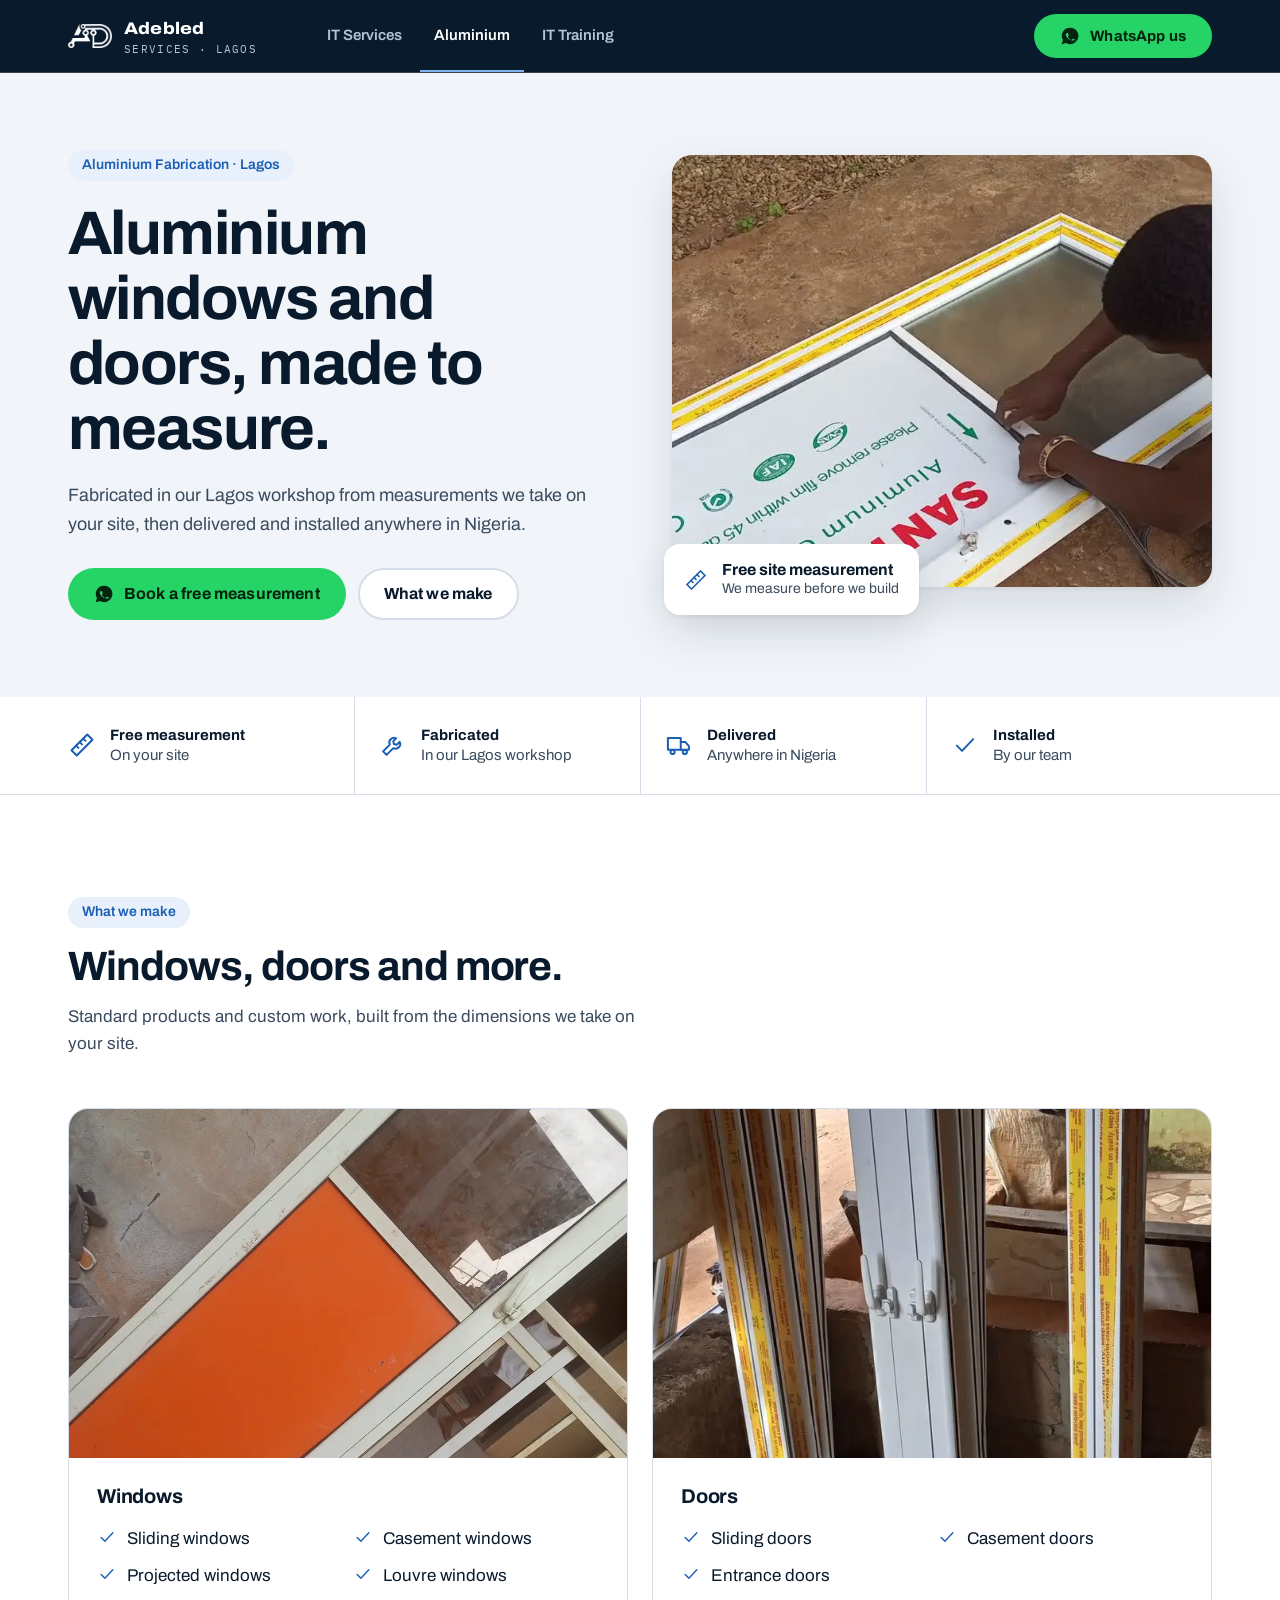
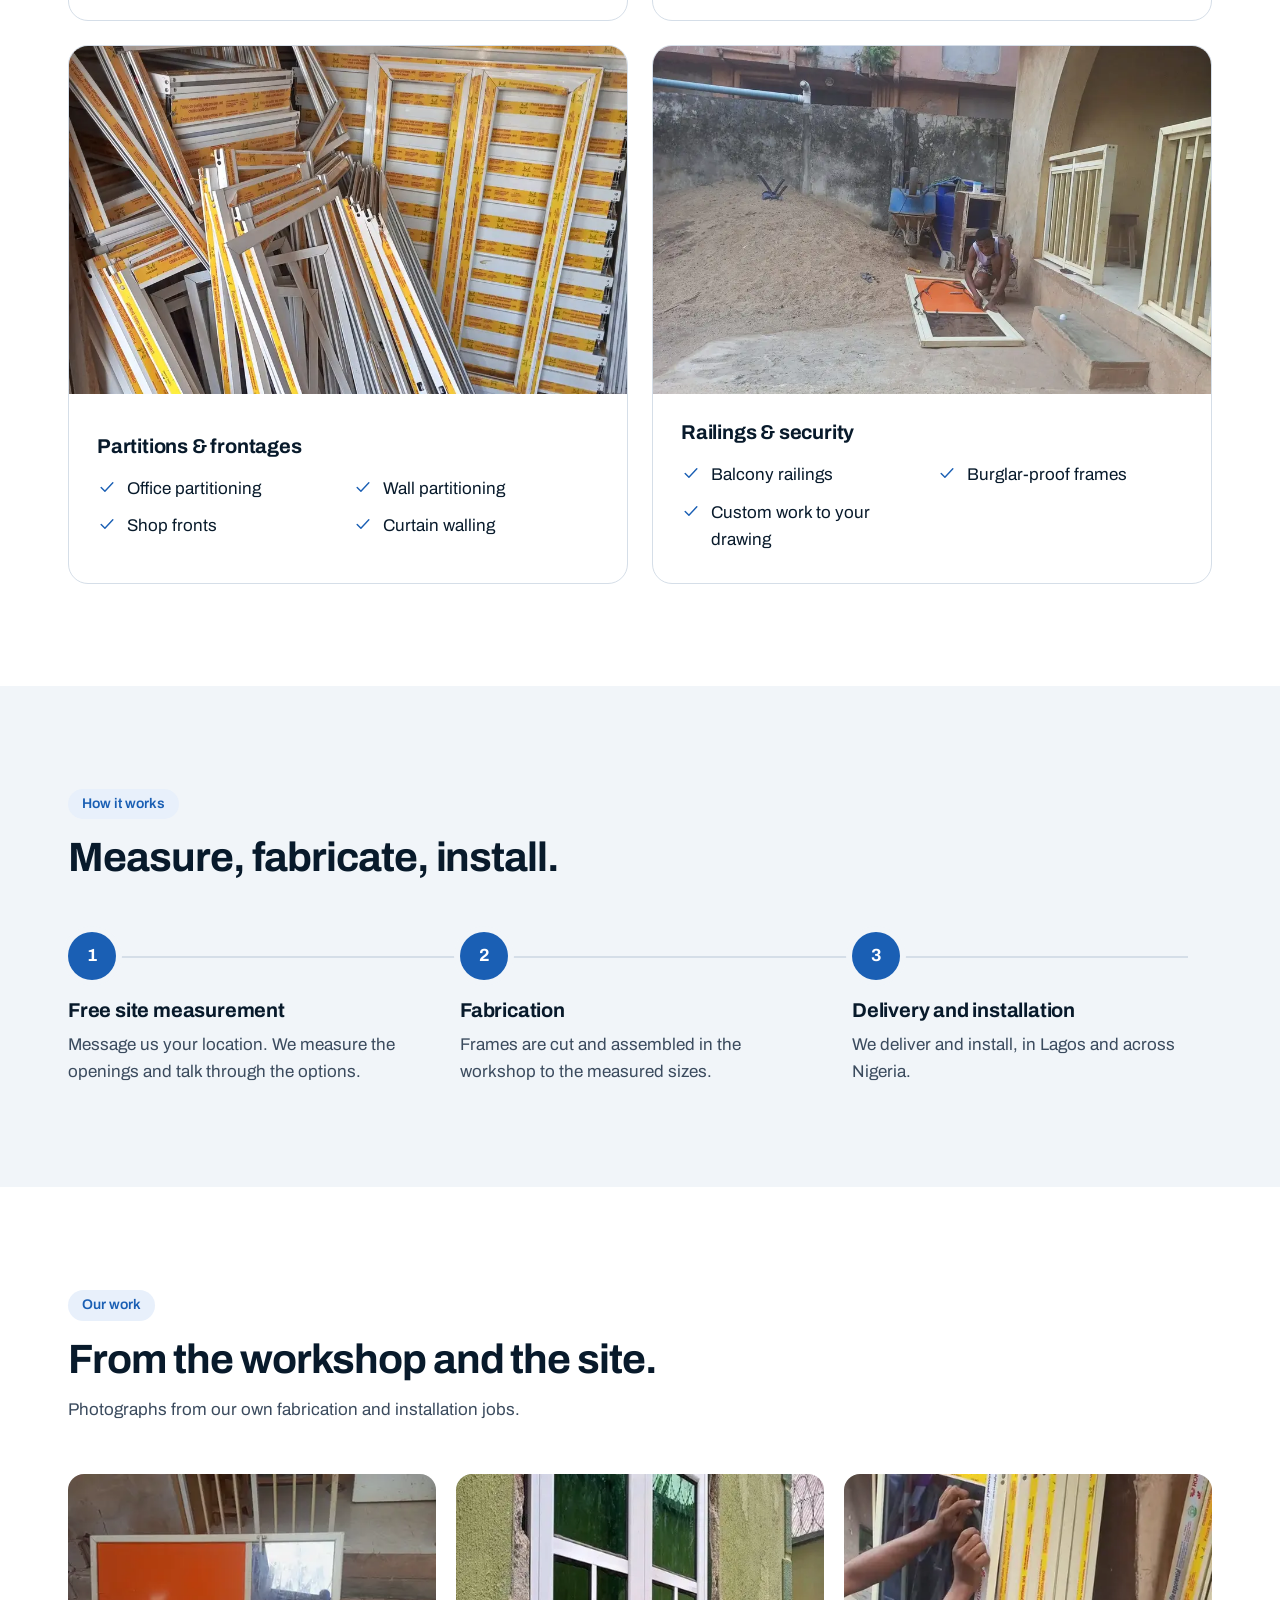
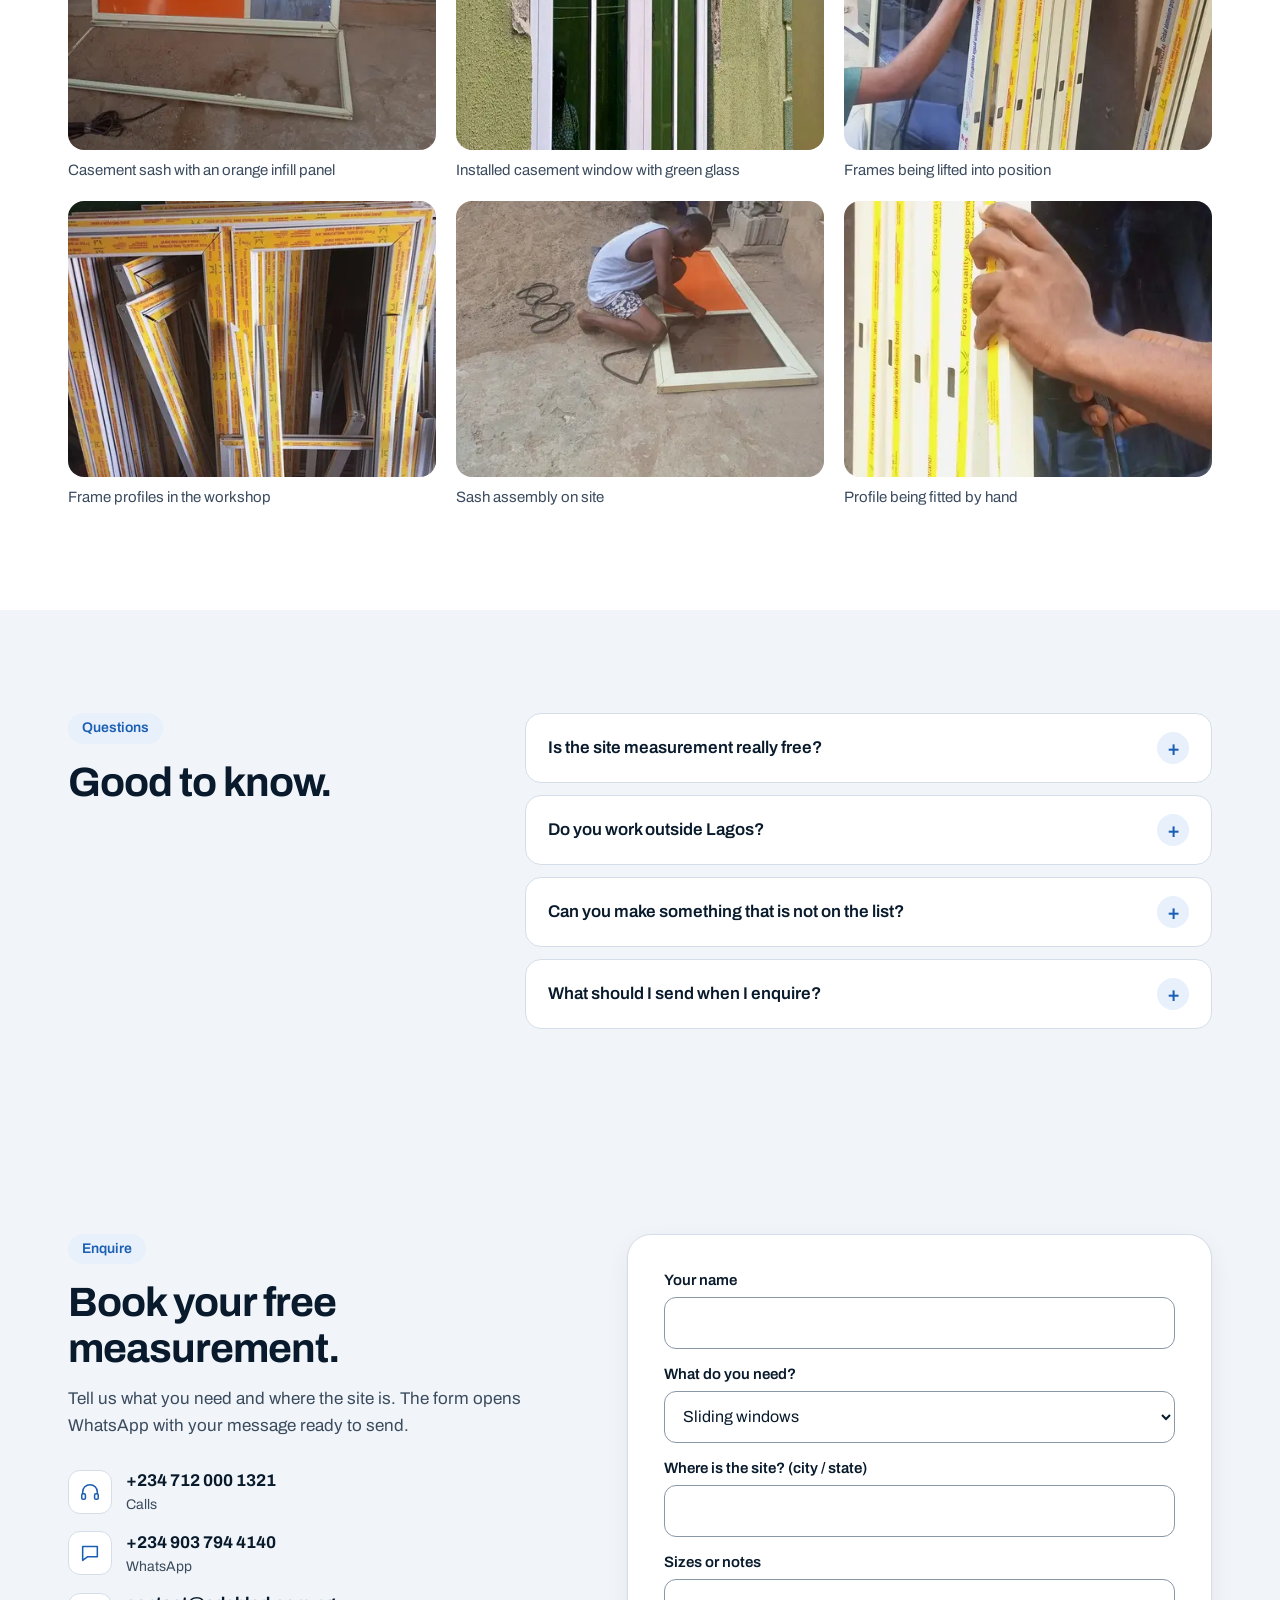
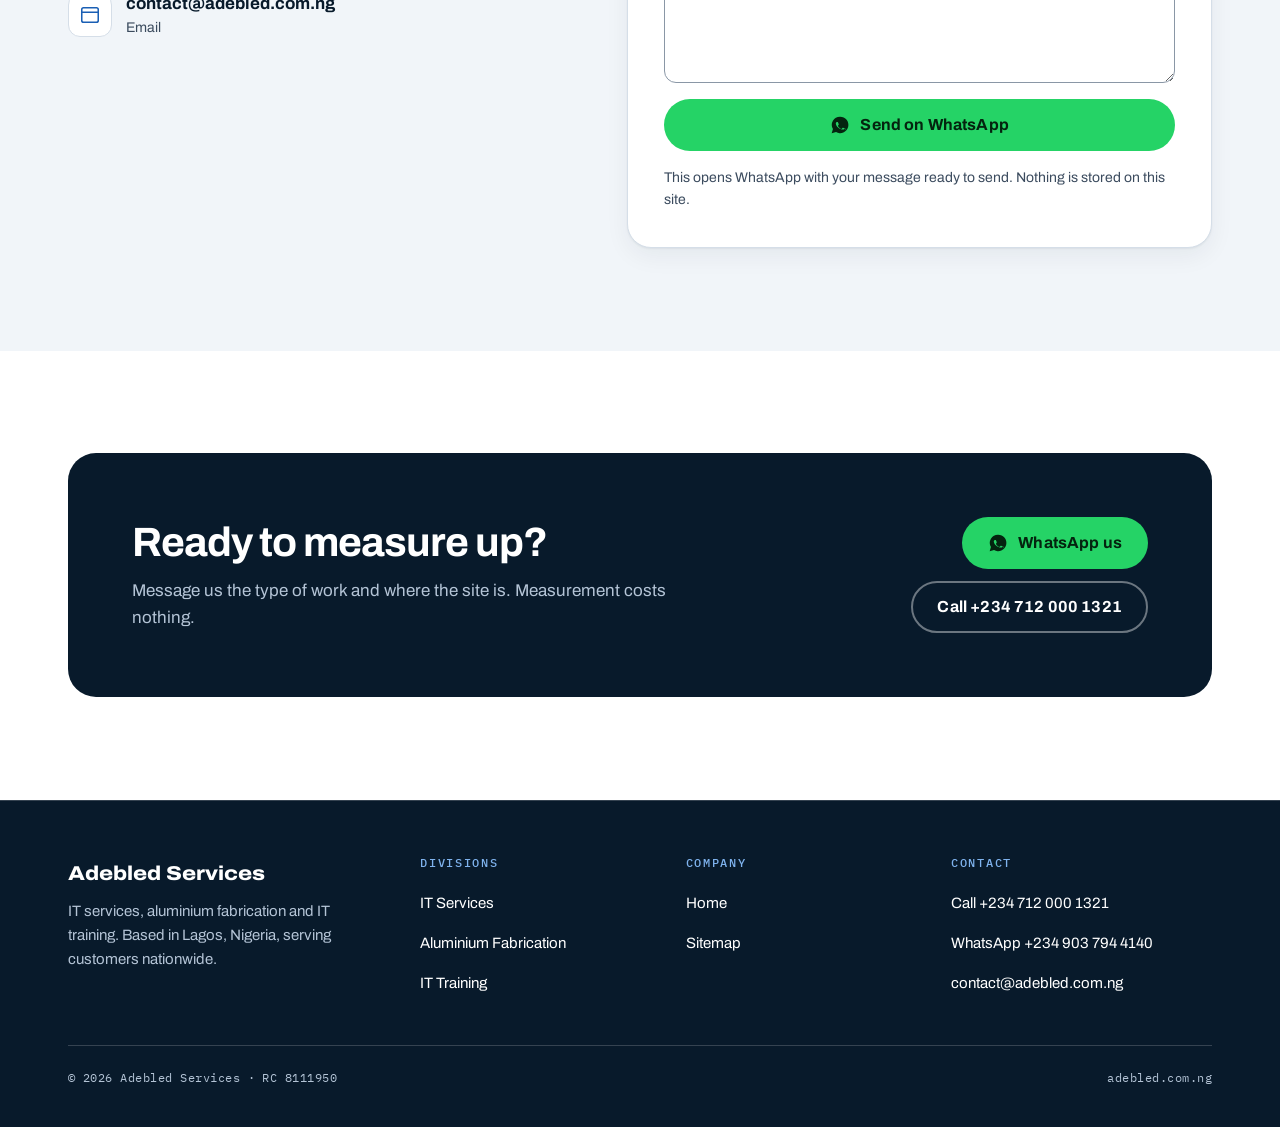
==== commit 2a3d38ad: "Redesign division pages in a lighter, softer style; refocus IT Training - IT Services, Aluminium and" ====
--- a/aluminium/index.html
+++ b/aluminium/index.html
@@ -23,7 +23,7 @@
 <link rel="preload" href="../assets/fonts/archivo.woff2" as="font" type="font/woff2" crossorigin>
 <link rel="stylesheet" href="../css/system.css">
 <link rel="stylesheet" href="../css/main.css">
-<link rel="stylesheet" href="../css/aluminium.css">
+<link rel="stylesheet" href="../css/division.css">
 <script>document.documentElement.className+=' js'</script>
 <noscript><style>.reveal{opacity:1!important;transform:none!important}.wipe-io,.wipe-io>span{clip-path:none!important;transform:none!important}</style></noscript>
 <script type="application/ld+json">
@@ -97,7 +97,7 @@
 }
 </script>
 </head>
-<body class="page-al has-actionbar">
+<body class="page-al page-division has-actionbar">
 <a class="skip" href="#main">Skip to content</a>
 <header class="site-header">
   <div class="wrap">
@@ -110,70 +110,66 @@
   </div>
 </header>
 <main id="main">
-<section class="band band--dark hero al-hero">
-  <video autoplay muted loop playsinline preload="metadata" poster="../assets/img/hero-poster.webp" aria-hidden="true">
-    <source src="../assets/aluminium/hero.mp4" type="video/mp4">
-  </video>
-  <div class="veil"></div>
-  <div class="wrap">
-    <p class="eyebrow fade"><span class="corner"></span>Aluminium Fabrication · Lagos</p>
-    <h1><span class="wipe"><span>Aluminium windows</span></span><span class="wipe"><span>and doors, made</span></span><span class="wipe"><span class="acc">to measure.</span></span></h1>
-    <p class="lead fade">Fabricated from your site measurements, then delivered and installed anywhere in Nigeria. Site measurement is free.</p>
-    <div class="btn-row fade d2">
-      <a class="btn btn--wa" href="https://wa.me/2349037944140?text=Hello%20Adebled%20Services%2C%20I%20would%20like%20a%20free%20site%20measurement%20and%20quote%20for%20aluminium%20work." rel="noopener"><svg width="20" height="20" viewBox="0 0 24 24" fill="currentColor" aria-hidden="true"><path d="M12.04 2a9.9 9.9 0 0 0-8.5 14.9L2 22l5.24-1.5A9.9 9.9 0 1 0 12.04 2Zm5.8 14.1c-.25.7-1.45 1.33-2 1.38-.5.05-1.1.07-1.77-.11a14 14 0 0 1-5.5-3.33 7.6 7.6 0 0 1-1.6-3.5c-.1-.9.4-1.6.7-1.9.25-.27.55-.33.73-.33h.52c.17 0 .4-.06.6.45.25.6.85 2.1.92 2.25.08.15.12.33.02.52-.1.2-.15.32-.3.5-.15.17-.32.38-.45.5-.15.15-.3.3-.13.6.17.3.77 1.27 1.65 2.05 1.13 1 2.1 1.32 2.4 1.47.3.15.47.12.65-.07.17-.2.75-.87.95-1.17.2-.3.4-.25.67-.15.28.1 1.75.83 2.05.98.3.15.5.22.57.35.07.12.07.72-.18 1.4Z"/></svg> Book a free measurement</a>
-      <a class="btn btn--ghost" href="tel:+2347120001321">Call +234 712 000 1321</a>
-    </div>
-    <ul class="facts fade d3"><li>Free site measurement</li><li>Nationwide delivery</li><li>Installation</li></ul>
-  </div>
-</section>
-
-<div class="marquee" aria-hidden="true"><ul class="marquee-track"><li>Sliding windows</li><li>Casement windows</li><li>Projected windows</li><li>Louvre windows</li><li>Sliding doors</li><li>Casement doors</li><li>Entrance doors</li><li>Office partitioning</li><li>Wall partitioning</li><li>Shop fronts</li><li>Curtain walling</li><li>Balcony railings</li><li>Burglar-proof frames</li><li>Custom work</li><li class="dup">Sliding windows</li><li class="dup">Casement windows</li><li class="dup">Projected windows</li><li class="dup">Louvre windows</li><li class="dup">Sliding doors</li><li class="dup">Casement doors</li><li class="dup">Entrance doors</li><li class="dup">Office partitioning</li><li class="dup">Wall partitioning</li><li class="dup">Shop fronts</li><li class="dup">Curtain walling</li><li class="dup">Balcony railings</li><li class="dup">Burglar-proof frames</li><li class="dup">Custom work</li></ul></div>
-
-<section class="band">
-  <div class="wrap">
-    <div class="sec-head">
-  <div><p class="eyebrow"><span class="corner"></span>What we fabricate</p><h2 class="wipe-io"><span>Fourteen things we make from aluminium.</span></h2></div>
-  <p class="reveal">Standard products and custom work, built in our workshop from the dimensions we take on your site.</p>
-</div>
-    <ul class="rail"><li class="prod reveal"><span class="num">01</span><h3>Sliding windows</h3><p>Panes glide on a track, so no swing space is needed.</p></li><li class="prod reveal"><span class="num">02</span><h3>Casement windows</h3><p>Side-hinged sashes that open outward for full ventilation.</p></li><li class="prod reveal"><span class="num">03</span><h3>Projected windows</h3><p>Top-hinged sashes that open outward and shed rain.</p></li><li class="prod reveal"><span class="num">04</span><h3>Louvre windows</h3><p>Adjustable slats for airflow and privacy.</p></li><li class="prod reveal"><span class="num">05</span><h3>Sliding doors</h3><p>Wide openings for patios, shops and balconies.</p></li><li class="prod reveal"><span class="num">06</span><h3>Casement doors</h3><p>Hinged aluminium doors for rooms and terraces.</p></li><li class="prod reveal"><span class="num">07</span><h3>Entrance doors</h3><p>Framed doors for homes, offices and shops.</p></li><li class="prod reveal"><span class="num">08</span><h3>Office partitioning</h3><p>Framed, glazed dividers for open-plan offices.</p></li><li class="prod reveal"><span class="num">09</span><h3>Wall partitioning</h3><p>Aluminium-framed dividers between rooms.</p></li><li class="prod reveal"><span class="num">10</span><h3>Shop fronts</h3><p>Glazed frontages and doors for retail units.</p></li><li class="prod reveal"><span class="num">11</span><h3>Curtain walling</h3><p>Aluminium-framed glass facades for larger buildings.</p></li><li class="prod reveal"><span class="num">12</span><h3>Balcony railings</h3><p>Aluminium balustrades for balconies and stairs.</p></li><li class="prod reveal"><span class="num">13</span><h3>Burglar-proof frames</h3><p>Security bars built into window and door frames.</p></li><li class="prod reveal"><span class="num">14</span><h3>Custom work</h3><p>Send a drawing or describe it. We will quote it.</p></li></ul>
-  </div>
-</section>
-
-<section class="band band--alt">
-  <div class="wrap">
-    <div class="sec-head">
-  <div><p class="eyebrow"><span class="corner"></span>How it works</p><h2 class="wipe-io"><span>Measure. Fabricate. Install.</span></h2></div>
-  <p class="reveal">The measurement is free and comes first, so what we build fits the opening it is going into.</p>
-</div>
-    <ol class="steps">
-      <li class="step reveal"><span class="num">Step 1</span><h3>Free site measurement</h3><p>Message us your location. We measure the openings and talk through the options.</p></li>
-      <li class="step reveal"><span class="num">Step 2</span><h3>Fabrication</h3><p>Frames are cut and assembled in the workshop to the measured sizes.</p></li>
-      <li class="step reveal"><span class="num">Step 3</span><h3>Delivery and installation</h3><p>We deliver and install, in Lagos and across Nigeria.</p></li>
-    </ol>
-  </div>
-</section>
-
-<section class="band">
-  <div class="wrap">
-    <div class="sec-head">
-  <div><p class="eyebrow"><span class="corner"></span>From our workshop</p><h2 class="wipe-io"><span>Frames, sashes and site work.</span></h2></div>
-  <p class="reveal">Photographs from our own fabrication and installation jobs.</p>
-</div>
-    <div class="gallery mosaic"><figure class="tile"><a class="tile-link" href="../assets/img/al-workshop-frames-3-960.webp" data-lb aria-label="Enlarge: Cut and assembled frames in the workshop"><img src="../assets/img/al-workshop-frames-3-960.webp" srcset="../assets/img/al-workshop-frames-3-480.webp 480w, ../assets/img/al-workshop-frames-3-960.webp 960w" sizes="(min-width: 800px) 33vw, 50vw" width="960" height="874" alt="Cut and assembled frames in the workshop" loading="lazy" decoding="async"></a><figcaption>Cut and assembled frames in the workshop</figcaption></figure><figure class="tile"><a class="tile-link" href="../assets/img/al-orange-casement-960.webp" data-lb aria-label="Enlarge: Casement sash with an orange infill panel"><img src="../assets/img/al-orange-casement-960.webp" srcset="../assets/img/al-orange-casement-480.webp 480w, ../assets/img/al-orange-casement-960.webp 960w" sizes="(min-width: 800px) 33vw, 50vw" width="960" height="655" alt="Casement sash with an orange infill panel" loading="lazy" decoding="async"></a><figcaption>Casement sash with an orange infill panel</figcaption></figure><figure class="tile"><a class="tile-link" href="../assets/img/al-casement-window-install-960.webp" data-lb aria-label="Enlarge: Installed white casement window with green glass"><img src="../assets/img/al-casement-window-install-960.webp" srcset="../assets/img/al-casement-window-install-480.webp 480w, ../assets/img/al-casement-window-install-960.webp 720w" sizes="(min-width: 800px) 33vw, 50vw" width="720" height="786" alt="Installed white casement window with green glass" loading="lazy" decoding="async"></a><figcaption>Installed white casement window with green glass</figcaption></figure><figure class="tile"><a class="tile-link" href="../assets/img/al-fabrication-worker-1-960.webp" data-lb aria-label="Enlarge: Frames being lifted into position"><img src="../assets/img/al-fabrication-worker-1-960.webp" srcset="../assets/img/al-fabrication-worker-1-480.webp 480w, ../assets/img/al-fabrication-worker-1-960.webp 702w" sizes="(min-width: 800px) 33vw, 50vw" width="702" height="1456" alt="Frames being lifted into position" loading="lazy" decoding="async"></a><figcaption>Frames being lifted into position</figcaption></figure><figure class="tile"><a class="tile-link" href="../assets/img/al-orange-sliding-window-960.webp" data-lb aria-label="Enlarge: Sliding window with orange infill and security bars"><img src="../assets/img/al-orange-sliding-window-960.webp" srcset="../assets/img/al-orange-sliding-window-480.webp 480w, ../assets/img/al-orange-sliding-window-960.webp 960w" sizes="(min-width: 800px) 33vw, 50vw" width="960" height="1165" alt="Sliding window with orange infill and security bars" loading="lazy" decoding="async"></a><figcaption>Sliding window with orange infill and security bars</figcaption></figure><figure class="tile"><a class="tile-link" href="../assets/img/al-workshop-frames-2-960.webp" data-lb aria-label="Enlarge: Frame profiles racked in the workshop"><img src="../assets/img/al-workshop-frames-2-960.webp" srcset="../assets/img/al-workshop-frames-2-480.webp 480w, ../assets/img/al-workshop-frames-2-960.webp 960w" sizes="(min-width: 800px) 33vw, 50vw" width="960" height="655" alt="Frame profiles racked in the workshop" loading="lazy" decoding="async"></a><figcaption>Frame profiles racked in the workshop</figcaption></figure><figure class="tile"><a class="tile-link" href="../assets/img/al-window-frame-standing-960.webp" data-lb aria-label="Enlarge: Double casement frame standing outside"><img src="../assets/img/al-window-frame-standing-960.webp" srcset="../assets/img/al-window-frame-standing-480.webp 480w, ../assets/img/al-window-frame-standing-960.webp 702w" sizes="(min-width: 800px) 33vw, 50vw" width="702" height="1456" alt="Double casement frame standing outside" loading="lazy" decoding="async"></a><figcaption>Double casement frame standing outside</figcaption></figure><figure class="tile"><a class="tile-link" href="../assets/img/al-installation-process-960.webp" data-lb aria-label="Enlarge: Sash assembly on site"><img src="../assets/img/al-installation-process-960.webp" srcset="../assets/img/al-installation-process-480.webp 480w, ../assets/img/al-installation-process-960.webp 960w" sizes="(min-width: 800px) 33vw, 50vw" width="960" height="655" alt="Sash assembly on site" loading="lazy" decoding="async"></a><figcaption>Sash assembly on site</figcaption></figure><figure class="tile"><a class="tile-link" href="../assets/img/al-balcony-railings-960.webp" data-lb aria-label="Enlarge: Frame assembled on site beside balcony railings"><img src="../assets/img/al-balcony-railings-960.webp" srcset="../assets/img/al-balcony-railings-480.webp 480w, ../assets/img/al-balcony-railings-960.webp 960w" sizes="(min-width: 800px) 33vw, 50vw" width="960" height="655" alt="Frame assembled on site beside balcony railings" loading="lazy" decoding="async"></a><figcaption>Frame assembled on site beside balcony railings</figcaption></figure><figure class="tile"><a class="tile-link" href="../assets/img/al-projected-window-960.webp" data-lb aria-label="Enlarge: Tall frame laid out before glazing"><img src="../assets/img/al-projected-window-960.webp" srcset="../assets/img/al-projected-window-480.webp 480w, ../assets/img/al-projected-window-960.webp 720w" sizes="(min-width: 800px) 33vw, 50vw" width="720" height="1048" alt="Tall frame laid out before glazing" loading="lazy" decoding="async"></a><figcaption>Tall frame laid out before glazing</figcaption></figure><figure class="tile"><a class="tile-link" href="../assets/img/al-fabrication-worker-2-960.webp" data-lb aria-label="Enlarge: Aluminium profile being fitted by hand"><img src="../assets/img/al-fabrication-worker-2-960.webp" srcset="../assets/img/al-fabrication-worker-2-480.webp 480w, ../assets/img/al-fabrication-worker-2-960.webp 702w" sizes="(min-width: 800px) 33vw, 50vw" width="702" height="1456" alt="Aluminium profile being fitted by hand" loading="lazy" decoding="async"></a><figcaption>Aluminium profile being fitted by hand</figcaption></figure><figure class="tile"><a class="tile-link" href="../assets/img/al-workshop-frames-1-960.webp" data-lb aria-label="Enlarge: Fabricated frames stacked in the workshop"><img src="../assets/img/al-workshop-frames-1-960.webp" srcset="../assets/img/al-workshop-frames-1-480.webp 480w, ../assets/img/al-workshop-frames-1-960.webp 720w" sizes="(min-width: 800px) 33vw, 50vw" width="720" height="669" alt="Fabricated frames stacked in the workshop" loading="lazy" decoding="async"></a><figcaption>Fabricated frames stacked in the workshop</figcaption></figure></div>
-  </div>
-</section>
-
-<section class="band band--alt">
-  <div class="wrap two-col">
-    <div>
-      <p class="eyebrow"><span class="corner"></span>Coverage</p>
-      <h2 class="wipe-io"><span>Lagos-based. Working nationwide.</span></h2>
-      <p class="lead reveal" style="margin-top:24px">The workshop is in Lagos. We deliver and install across Nigeria. Tell us your city or state when you enquire.</p>
-    </div>
+<section class="d-hero">
+  <div class="wrap d-hero-grid">
+    <div class="d-hero-copy">
+      <span class="pill">Aluminium Fabrication · Lagos</span>
+      <h1 class="fade">Aluminium windows and doors, made to measure.</h1>
+      <p class="d-lead fade">Fabricated in our Lagos workshop from measurements we take on your site, then delivered and installed anywhere in Nigeria.</p>
+      <div class="btn-row fade d2"><a class="btn btn--wa" href="https://wa.me/2349037944140?text=Hello%20Adebled%20Services%2C%20I%20would%20like%20a%20free%20site%20measurement%20and%20quote%20for%20aluminium%20work." rel="noopener"><svg width="20" height="20" viewBox="0 0 24 24" fill="currentColor" aria-hidden="true"><path d="M12.04 2a9.9 9.9 0 0 0-8.5 14.9L2 22l5.24-1.5A9.9 9.9 0 1 0 12.04 2Zm5.8 14.1c-.25.7-1.45 1.33-2 1.38-.5.05-1.1.07-1.77-.11a14 14 0 0 1-5.5-3.33 7.6 7.6 0 0 1-1.6-3.5c-.1-.9.4-1.6.7-1.9.25-.27.55-.33.73-.33h.52c.17 0 .4-.06.6.45.25.6.85 2.1.92 2.25.08.15.12.33.02.52-.1.2-.15.32-.3.5-.15.17-.32.38-.45.5-.15.15-.3.3-.13.6.17.3.77 1.27 1.65 2.05 1.13 1 2.1 1.32 2.4 1.47.3.15.47.12.65-.07.17-.2.75-.87.95-1.17.2-.3.4-.25.67-.15.28.1 1.75.83 2.05.98.3.15.5.22.57.35.07.12.07.72-.18 1.4Z"/></svg> Book a free measurement</a><a class="btn btn--soft" href="#products">What we make</a></div>
+    </div>
+    <div class="d-hero-media fade d2">
+      <div class="d-photo d-photo--video">
+        <video autoplay muted loop playsinline preload="metadata" poster="../assets/img/hero-poster.webp" aria-hidden="true"><source src="../assets/aluminium/hero.mp4" type="video/mp4"></video>
+      </div>
+      <div class="d-note"><svg class="ic" width="24" height="24" viewBox="0 0 24 24" fill="none" stroke="currentColor" stroke-width="1.7" stroke-linecap="round" stroke-linejoin="round" aria-hidden="true"><path d="M3 16.5L16.5 3 21 7.5 7.5 21z"/><path d="M7 12.5l2 2M10 9.5l2 2M13 6.5l2 2"/></svg><div><strong>Free site measurement</strong><span>We measure before we build</span></div></div>
+    </div>
+  </div>
+</section>
+
+<section class="d-trust"><div class="wrap"><ul><li><svg class="ic" width="24" height="24" viewBox="0 0 24 24" fill="none" stroke="currentColor" stroke-width="1.7" stroke-linecap="round" stroke-linejoin="round" aria-hidden="true"><path d="M3 16.5L16.5 3 21 7.5 7.5 21z"/><path d="M7 12.5l2 2M10 9.5l2 2M13 6.5l2 2"/></svg><span><strong>Free measurement</strong>On your site</span></li><li><svg class="ic" width="24" height="24" viewBox="0 0 24 24" fill="none" stroke="currentColor" stroke-width="1.7" stroke-linecap="round" stroke-linejoin="round" aria-hidden="true"><path d="M14.7 6.3a4 4 0 0 0-5.4 5.4L3.5 17.5l3 3 5.8-5.8a4 4 0 0 0 5.4-5.4l-2.5 2.5-2.4-.6-.6-2.4z"/></svg><span><strong>Fabricated</strong>In our Lagos workshop</span></li><li><svg class="ic" width="24" height="24" viewBox="0 0 24 24" fill="none" stroke="currentColor" stroke-width="1.7" stroke-linecap="round" stroke-linejoin="round" aria-hidden="true"><path d="M2.5 6h11v10h-11z"/><path d="M13.5 9.5h4l3 3.5v3h-7"/><circle cx="6.5" cy="18" r="1.8"/><circle cx="17" cy="18" r="1.8"/></svg><span><strong>Delivered</strong>Anywhere in Nigeria</span></li><li><svg class="ic" width="24" height="24" viewBox="0 0 24 24" fill="none" stroke="currentColor" stroke-width="1.7" stroke-linecap="round" stroke-linejoin="round" aria-hidden="true"><path d="M5 12.5l4.5 4.5L19 7"/></svg><span><strong>Installed</strong>By our team</span></li></ul></div></section>
+
+<section class="d-sec" id="products">
+  <div class="wrap">
+    <div class="d-head reveal"><span class="pill">What we make</span><h2>Windows, doors and more.</h2><p class="d-sub">Standard products and custom work, built from the dimensions we take on your site.</p></div>
+    <div class="d-cats"><article class="d-cat reveal"><div class="d-cat-img"><img src="../assets/img/al-orange-sliding-window-960.webp" srcset="../assets/img/al-orange-sliding-window-480.webp 480w, ../assets/img/al-orange-sliding-window-960.webp 960w" sizes="(min-width: 900px) 45vw, 100vw" width="960" height="1165" alt="Sliding window with orange infill and security bars" loading="lazy" decoding="async"></div><div class="d-cat-body"><h3>Windows</h3><ul><li><svg class="ic" width="24" height="24" viewBox="0 0 24 24" fill="none" stroke="currentColor" stroke-width="1.7" stroke-linecap="round" stroke-linejoin="round" aria-hidden="true"><path d="M5 12.5l4.5 4.5L19 7"/></svg>Sliding windows</li><li><svg class="ic" width="24" height="24" viewBox="0 0 24 24" fill="none" stroke="currentColor" stroke-width="1.7" stroke-linecap="round" stroke-linejoin="round" aria-hidden="true"><path d="M5 12.5l4.5 4.5L19 7"/></svg>Casement windows</li><li><svg class="ic" width="24" height="24" viewBox="0 0 24 24" fill="none" stroke="currentColor" stroke-width="1.7" stroke-linecap="round" stroke-linejoin="round" aria-hidden="true"><path d="M5 12.5l4.5 4.5L19 7"/></svg>Projected windows</li><li><svg class="ic" width="24" height="24" viewBox="0 0 24 24" fill="none" stroke="currentColor" stroke-width="1.7" stroke-linecap="round" stroke-linejoin="round" aria-hidden="true"><path d="M5 12.5l4.5 4.5L19 7"/></svg>Louvre windows</li></ul></div></article><article class="d-cat reveal"><div class="d-cat-img"><img src="../assets/img/al-window-frame-standing-960.webp" srcset="../assets/img/al-window-frame-standing-480.webp 480w, ../assets/img/al-window-frame-standing-960.webp 702w" sizes="(min-width: 900px) 45vw, 100vw" width="702" height="1456" alt="Double casement frame standing outside" loading="lazy" decoding="async"></div><div class="d-cat-body"><h3>Doors</h3><ul><li><svg class="ic" width="24" height="24" viewBox="0 0 24 24" fill="none" stroke="currentColor" stroke-width="1.7" stroke-linecap="round" stroke-linejoin="round" aria-hidden="true"><path d="M5 12.5l4.5 4.5L19 7"/></svg>Sliding doors</li><li><svg class="ic" width="24" height="24" viewBox="0 0 24 24" fill="none" stroke="currentColor" stroke-width="1.7" stroke-linecap="round" stroke-linejoin="round" aria-hidden="true"><path d="M5 12.5l4.5 4.5L19 7"/></svg>Casement doors</li><li><svg class="ic" width="24" height="24" viewBox="0 0 24 24" fill="none" stroke="currentColor" stroke-width="1.7" stroke-linecap="round" stroke-linejoin="round" aria-hidden="true"><path d="M5 12.5l4.5 4.5L19 7"/></svg>Entrance doors</li></ul></div></article><article class="d-cat reveal"><div class="d-cat-img"><img src="../assets/img/al-workshop-frames-3-960.webp" srcset="../assets/img/al-workshop-frames-3-480.webp 480w, ../assets/img/al-workshop-frames-3-960.webp 960w" sizes="(min-width: 900px) 45vw, 100vw" width="960" height="874" alt="Assembled frames in the workshop" loading="lazy" decoding="async"></div><div class="d-cat-body"><h3>Partitions &amp; frontages</h3><ul><li><svg class="ic" width="24" height="24" viewBox="0 0 24 24" fill="none" stroke="currentColor" stroke-width="1.7" stroke-linecap="round" stroke-linejoin="round" aria-hidden="true"><path d="M5 12.5l4.5 4.5L19 7"/></svg>Office partitioning</li><li><svg class="ic" width="24" height="24" viewBox="0 0 24 24" fill="none" stroke="currentColor" stroke-width="1.7" stroke-linecap="round" stroke-linejoin="round" aria-hidden="true"><path d="M5 12.5l4.5 4.5L19 7"/></svg>Wall partitioning</li><li><svg class="ic" width="24" height="24" viewBox="0 0 24 24" fill="none" stroke="currentColor" stroke-width="1.7" stroke-linecap="round" stroke-linejoin="round" aria-hidden="true"><path d="M5 12.5l4.5 4.5L19 7"/></svg>Shop fronts</li><li><svg class="ic" width="24" height="24" viewBox="0 0 24 24" fill="none" stroke="currentColor" stroke-width="1.7" stroke-linecap="round" stroke-linejoin="round" aria-hidden="true"><path d="M5 12.5l4.5 4.5L19 7"/></svg>Curtain walling</li></ul></div></article><article class="d-cat reveal"><div class="d-cat-img"><img src="../assets/img/al-balcony-railings-960.webp" srcset="../assets/img/al-balcony-railings-480.webp 480w, ../assets/img/al-balcony-railings-960.webp 960w" sizes="(min-width: 900px) 45vw, 100vw" width="960" height="655" alt="Frame assembled on site beside balcony railings" loading="lazy" decoding="async"></div><div class="d-cat-body"><h3>Railings &amp; security</h3><ul><li><svg class="ic" width="24" height="24" viewBox="0 0 24 24" fill="none" stroke="currentColor" stroke-width="1.7" stroke-linecap="round" stroke-linejoin="round" aria-hidden="true"><path d="M5 12.5l4.5 4.5L19 7"/></svg>Balcony railings</li><li><svg class="ic" width="24" height="24" viewBox="0 0 24 24" fill="none" stroke="currentColor" stroke-width="1.7" stroke-linecap="round" stroke-linejoin="round" aria-hidden="true"><path d="M5 12.5l4.5 4.5L19 7"/></svg>Burglar-proof frames</li><li><svg class="ic" width="24" height="24" viewBox="0 0 24 24" fill="none" stroke="currentColor" stroke-width="1.7" stroke-linecap="round" stroke-linejoin="round" aria-hidden="true"><path d="M5 12.5l4.5 4.5L19 7"/></svg>Custom work to your drawing</li></ul></div></article></div>
+  </div>
+</section>
+
+<section class="d-sec d-sec--alt">
+  <div class="wrap">
+    <div class="d-head reveal"><span class="pill">How it works</span><h2>Measure, fabricate, install.</h2></div>
+    <ol class="d-steps"><li class="reveal"><span class="d-step-n">1</span><h3>Free site measurement</h3><p>Message us your location. We measure the openings and talk through the options.</p></li><li class="reveal"><span class="d-step-n">2</span><h3>Fabrication</h3><p>Frames are cut and assembled in the workshop to the measured sizes.</p></li><li class="reveal"><span class="d-step-n">3</span><h3>Delivery and installation</h3><p>We deliver and install, in Lagos and across Nigeria.</p></li></ol>
+  </div>
+</section>
+
+<section class="d-sec">
+  <div class="wrap">
+    <div class="d-head reveal"><span class="pill">Our work</span><h2>From the workshop and the site.</h2><p class="d-sub">Photographs from our own fabrication and installation jobs.</p></div>
+    <div class="d-gallery"><figure class="d-shot reveal"><a href="../assets/img/al-orange-casement-960.webp" data-lb aria-label="Enlarge: Casement sash with an orange infill panel"><img src="../assets/img/al-orange-casement-960.webp" srcset="../assets/img/al-orange-casement-480.webp 480w, ../assets/img/al-orange-casement-960.webp 960w" sizes="(min-width: 900px) 30vw, 50vw" width="960" height="655" alt="Casement sash with an orange infill panel" loading="lazy" decoding="async"></a><figcaption>Casement sash with an orange infill panel</figcaption></figure><figure class="d-shot reveal"><a href="../assets/img/al-casement-window-install-960.webp" data-lb aria-label="Enlarge: Installed casement window with green glass"><img src="../assets/img/al-casement-window-install-960.webp" srcset="../assets/img/al-casement-window-install-480.webp 480w, ../assets/img/al-casement-window-install-960.webp 720w" sizes="(min-width: 900px) 30vw, 50vw" width="720" height="786" alt="Installed casement window with green glass" loading="lazy" decoding="async"></a><figcaption>Installed casement window with green glass</figcaption></figure><figure class="d-shot reveal"><a href="../assets/img/al-fabrication-worker-1-960.webp" data-lb aria-label="Enlarge: Frames being lifted into position"><img src="../assets/img/al-fabrication-worker-1-960.webp" srcset="../assets/img/al-fabrication-worker-1-480.webp 480w, ../assets/img/al-fabrication-worker-1-960.webp 702w" sizes="(min-width: 900px) 30vw, 50vw" width="702" height="1456" alt="Frames being lifted into position" loading="lazy" decoding="async"></a><figcaption>Frames being lifted into position</figcaption></figure><figure class="d-shot reveal"><a href="../assets/img/al-workshop-frames-2-960.webp" data-lb aria-label="Enlarge: Frame profiles in the workshop"><img src="../assets/img/al-workshop-frames-2-960.webp" srcset="../assets/img/al-workshop-frames-2-480.webp 480w, ../assets/img/al-workshop-frames-2-960.webp 960w" sizes="(min-width: 900px) 30vw, 50vw" width="960" height="655" alt="Frame profiles in the workshop" loading="lazy" decoding="async"></a><figcaption>Frame profiles in the workshop</figcaption></figure><figure class="d-shot reveal"><a href="../assets/img/al-installation-process-960.webp" data-lb aria-label="Enlarge: Sash assembly on site"><img src="../assets/img/al-installation-process-960.webp" srcset="../assets/img/al-installation-process-480.webp 480w, ../assets/img/al-installation-process-960.webp 960w" sizes="(min-width: 900px) 30vw, 50vw" width="960" height="655" alt="Sash assembly on site" loading="lazy" decoding="async"></a><figcaption>Sash assembly on site</figcaption></figure><figure class="d-shot reveal"><a href="../assets/img/al-fabrication-worker-2-960.webp" data-lb aria-label="Enlarge: Profile being fitted by hand"><img src="../assets/img/al-fabrication-worker-2-960.webp" srcset="../assets/img/al-fabrication-worker-2-480.webp 480w, ../assets/img/al-fabrication-worker-2-960.webp 702w" sizes="(min-width: 900px) 30vw, 50vw" width="702" height="1456" alt="Profile being fitted by hand" loading="lazy" decoding="async"></a><figcaption>Profile being fitted by hand</figcaption></figure></div>
+  </div>
+</section>
+
+<section class="d-sec d-sec--alt">
+  <div class="wrap d-faq-wrap">
+    <div class="d-head reveal"><span class="pill">Questions</span><h2>Good to know.</h2></div>
+    <div class="d-faq"><details class="d-faq-item"><summary>Is the site measurement really free?</summary><p>Yes. We measure the openings at no cost, so what we fabricate fits.</p></details><details class="d-faq-item"><summary>Do you work outside Lagos?</summary><p>Yes. The workshop is in Lagos, and we deliver and install across Nigeria.</p></details><details class="d-faq-item"><summary>Can you make something that is not on the list?</summary><p>Yes. Send a drawing or a photo of what you have in mind and we will tell you what is possible.</p></details><details class="d-faq-item"><summary>What should I send when I enquire?</summary><p>Your location, what you need and rough sizes if you have them. Photos of the openings help.</p></details></div>
+  </div>
+</section>
+
+<section class="d-sec d-sec--alt" id="enquire-sec">
+  <div class="wrap d-enquire">
     <div class="reveal">
-      <p class="eyebrow"><span class="corner"></span>Enquire</p>
-      <h2 style="margin-bottom:24px">Ask for a free measurement</h2>
-      <form class="form" id="enquire" data-wa="Hello Adebled Services, I would like a free site measurement and quote for aluminium work." method="get" action="https://wa.me/2349037944140" target="_blank" rel="noopener">
+      <span class="pill">Enquire</span>
+      <h2>Book your free measurement.</h2>
+      <p class="d-sub">Tell us what you need and where the site is. The form opens WhatsApp with your message ready to send.</p>
+      <ul class="d-contact">
+        <li><svg class="ic" width="24" height="24" viewBox="0 0 24 24" fill="none" stroke="currentColor" stroke-width="1.7" stroke-linecap="round" stroke-linejoin="round" aria-hidden="true"><path d="M4 14v-2a8 8 0 0 1 16 0v2"/><rect x="3" y="14" width="4" height="6" rx="1.5"/><rect x="17" y="14" width="4" height="6" rx="1.5"/></svg><a href="tel:+2347120001321">+234 712 000 1321</a><span>Calls</span></li>
+        <li><svg class="ic" width="24" height="24" viewBox="0 0 24 24" fill="none" stroke="currentColor" stroke-width="1.7" stroke-linecap="round" stroke-linejoin="round" aria-hidden="true"><path d="M4 5h16v11H9.5L4 20z"/></svg><a href="https://wa.me/2349037944140" rel="noopener">+234 903 794 4140</a><span>WhatsApp</span></li>
+        <li><svg class="ic" width="24" height="24" viewBox="0 0 24 24" fill="none" stroke="currentColor" stroke-width="1.7" stroke-linecap="round" stroke-linejoin="round" aria-hidden="true"><rect x="3" y="4" width="18" height="16" rx="2"/><path d="M3 9h18"/></svg><a href="mailto:contact@adebled.com.ng">contact@adebled.com.ng</a><span>Email</span></li>
+      </ul>
+    </div>
+    <div class="d-form-card reveal"><form class="form" id="enquire" data-wa="Hello Adebled Services, I would like a free site measurement and quote for aluminium work." method="get" action="https://wa.me/2349037944140" target="_blank" rel="noopener">
   <input type="hidden" name="text" value="Hello Adebled Services, I would like a free site measurement and quote for aluminium work.">
 <label for="f-name">Your name<input id="f-name" type="text" data-label="Your name" autocomplete="off"></label>
 <label for="f-prod">What do you need?<select id="f-prod" data-label="What do you need?"><option>Sliding windows</option><option>Casement windows</option><option>Projected windows</option><option>Louvre windows</option><option>Sliding doors</option><option>Casement doors</option><option>Entrance doors</option><option>Office partitioning</option><option>Wall partitioning</option><option>Shop fronts</option><option>Curtain walling</option><option>Balcony railings</option><option>Burglar-proof frames</option><option>Custom work</option></select></label>
@@ -181,29 +177,18 @@
 <label for="f-msg">Sizes or notes<textarea id="f-msg" data-label="Sizes or notes"></textarea></label>
   <button class="btn btn--wa" type="submit"><svg width="20" height="20" viewBox="0 0 24 24" fill="currentColor" aria-hidden="true"><path d="M12.04 2a9.9 9.9 0 0 0-8.5 14.9L2 22l5.24-1.5A9.9 9.9 0 1 0 12.04 2Zm5.8 14.1c-.25.7-1.45 1.33-2 1.38-.5.05-1.1.07-1.77-.11a14 14 0 0 1-5.5-3.33 7.6 7.6 0 0 1-1.6-3.5c-.1-.9.4-1.6.7-1.9.25-.27.55-.33.73-.33h.52c.17 0 .4-.06.6.45.25.6.85 2.1.92 2.25.08.15.12.33.02.52-.1.2-.15.32-.3.5-.15.17-.32.38-.45.5-.15.15-.3.3-.13.6.17.3.77 1.27 1.65 2.05 1.13 1 2.1 1.32 2.4 1.47.3.15.47.12.65-.07.17-.2.75-.87.95-1.17.2-.3.4-.25.67-.15.28.1 1.75.83 2.05.98.3.15.5.22.57.35.07.12.07.72-.18 1.4Z"/></svg> Send on WhatsApp</button>
   <p class="form-note">This opens WhatsApp with your message ready to send. Nothing is stored on this site.</p>
-</form>
-    </div>
-  </div>
-</section>
-
-<section class="band">
-  <div class="wrap faq-wrap">
-    <div><h2 class="wipe-io"><span>Questions people ask.</span></h2><p class="reveal" style="margin-top:18px">Anything else, ask on WhatsApp.</p></div>
-    <div class="faq"><details class="faq-item reveal"><summary>Is the site measurement really free?</summary><p>Yes. We measure the openings at no cost, so what we fabricate fits.</p></details><details class="faq-item reveal"><summary>Do you work outside Lagos?</summary><p>Yes. The workshop is in Lagos, and we deliver and install across Nigeria.</p></details><details class="faq-item reveal"><summary>Can you make something that is not on the list?</summary><p>Yes. Send a drawing or a photo of what you have in mind and we will tell you what is possible.</p></details><details class="faq-item reveal"><summary>What should I send when I enquire?</summary><p>Your location, what you need and rough sizes if you have them. Photos of the openings help.</p></details></div>
-  </div>
-</section>
-
-<section class="band band--dark cta cta--photo">
-  <div class="cta-bg" aria-hidden="true"><img src="../assets/img/al-workshop-frames-2-960.webp" srcset="../assets/img/al-workshop-frames-2-480.webp 480w, ../assets/img/al-workshop-frames-2-960.webp 960w" sizes="100vw" width="960" height="655" alt="" loading="lazy" decoding="async"></div>
-  <div class="wrap inner">
-    <div>
-      <p class="eyebrow"><span class="corner"></span>Get in touch</p>
-      <h2 class="wipe-io"><span>Ready to measure up?</span></h2>
-      <p class="lead reveal" style="margin-top:20px">Message us the type of work and where the site is. Measurement costs nothing.</p>
-    </div>
-    <div class="btn-row reveal">
-      <a class="btn btn--wa" href="https://wa.me/2349037944140?text=Hello%20Adebled%20Services%2C%20I%20would%20like%20a%20free%20site%20measurement%20and%20quote%20for%20aluminium%20work." rel="noopener"><svg width="20" height="20" viewBox="0 0 24 24" fill="currentColor" aria-hidden="true"><path d="M12.04 2a9.9 9.9 0 0 0-8.5 14.9L2 22l5.24-1.5A9.9 9.9 0 1 0 12.04 2Zm5.8 14.1c-.25.7-1.45 1.33-2 1.38-.5.05-1.1.07-1.77-.11a14 14 0 0 1-5.5-3.33 7.6 7.6 0 0 1-1.6-3.5c-.1-.9.4-1.6.7-1.9.25-.27.55-.33.73-.33h.52c.17 0 .4-.06.6.45.25.6.85 2.1.92 2.25.08.15.12.33.02.52-.1.2-.15.32-.3.5-.15.17-.32.38-.45.5-.15.15-.3.3-.13.6.17.3.77 1.27 1.65 2.05 1.13 1 2.1 1.32 2.4 1.47.3.15.47.12.65-.07.17-.2.75-.87.95-1.17.2-.3.4-.25.67-.15.28.1 1.75.83 2.05.98.3.15.5.22.57.35.07.12.07.72-.18 1.4Z"/></svg> WhatsApp +234 903 794 4140</a>
-      <a class="btn btn--ghost" href="tel:+2347120001321">Call +234 712 000 1321</a>
+</form></div>
+  </div>
+</section>
+
+<section class="d-sec">
+  <div class="wrap">
+    <div class="d-cta reveal">
+      <div><h2>Ready to measure up?</h2><p>Message us the type of work and where the site is. Measurement costs nothing.</p></div>
+      <div class="btn-row">
+        <a class="btn btn--wa" href="https://wa.me/2349037944140?text=Hello%20Adebled%20Services%2C%20I%20would%20like%20a%20free%20site%20measurement%20and%20quote%20for%20aluminium%20work." rel="noopener"><svg width="20" height="20" viewBox="0 0 24 24" fill="currentColor" aria-hidden="true"><path d="M12.04 2a9.9 9.9 0 0 0-8.5 14.9L2 22l5.24-1.5A9.9 9.9 0 1 0 12.04 2Zm5.8 14.1c-.25.7-1.45 1.33-2 1.38-.5.05-1.1.07-1.77-.11a14 14 0 0 1-5.5-3.33 7.6 7.6 0 0 1-1.6-3.5c-.1-.9.4-1.6.7-1.9.25-.27.55-.33.73-.33h.52c.17 0 .4-.06.6.45.25.6.85 2.1.92 2.25.08.15.12.33.02.52-.1.2-.15.32-.3.5-.15.17-.32.38-.45.5-.15.15-.3.3-.13.6.17.3.77 1.27 1.65 2.05 1.13 1 2.1 1.32 2.4 1.47.3.15.47.12.65-.07.17-.2.75-.87.95-1.17.2-.3.4-.25.67-.15.28.1 1.75.83 2.05.98.3.15.5.22.57.35.07.12.07.72-.18 1.4Z"/></svg> WhatsApp us</a>
+        <a class="btn btn--ghost" href="tel:+2347120001321">Call +234 712 000 1321</a>
+      </div>
     </div>
   </div>
 </section>
--- a/css/division.css
+++ b/css/division.css
@@ -0,0 +1,179 @@
+/* Division pages: light, soft, photo-led.
+   Colours come from the page's theme file (system.css or system-it.css). */
+
+.page-division {
+  --radius: 20px;
+  --radius-sm: 12px;
+  --shadow: 0 1px 2px rgba(8, 26, 43, .06), 0 8px 24px rgba(8, 26, 43, .06);
+  --shadow-lg: 0 2px 4px rgba(8, 26, 43, .06), 0 18px 48px rgba(8, 26, 43, .12);
+  --tint: #e8f0fb;
+  --card: #ffffff;
+}
+.page-it.page-division { --tint: #f6e3dc; --card: #fffdf9; }
+
+.page-division main h1, .page-division main h2, .page-division main h3 { font-stretch: 100%; letter-spacing: -0.025em; }
+.page-division main h1 { font-size: clamp(2.3rem, 4.8vw, 4rem); font-weight: 700; line-height: 1.06; }
+.page-division main h2 { font-size: clamp(1.8rem, 3.2vw, 2.7rem); font-weight: 700; line-height: 1.1; }
+.page-division main h3 { font-size: 1.25rem; font-weight: 700; line-height: 1.25; letter-spacing: -0.01em; }
+.page-division .btn { border-radius: 999px; font-stretch: 100%; padding: 0 24px; }
+.btn--soft { background: var(--card); color: var(--ink); border-color: var(--line); }
+@media (hover: hover) and (pointer: fine) { .btn--soft:hover { border-color: var(--ink); } }
+
+.pill {
+  display: inline-flex; align-items: center; gap: 8px; padding: 7px 14px; border-radius: 999px;
+  background: var(--tint); color: var(--accent-text); font-size: .875rem; font-weight: 600; line-height: 1.2;
+}
+.d-sub { margin-top: 14px; max-width: 34em; font-size: 1.0625rem; }
+.ic { width: 24px; height: 24px; flex: none; }
+
+/* ---------- sections ---------- */
+.d-sec { padding: clamp(64px, 8vw, 112px) 0; }
+.d-sec--alt { background: var(--bg-alt); }
+.d-head { max-width: 40em; margin-bottom: clamp(32px, 4vw, 52px); }
+.d-head h2 { margin-top: 16px; }
+
+/* ---------- hero ---------- */
+.d-hero { background: var(--bg-alt); padding: clamp(40px, 6vw, 88px) 0 clamp(48px, 6vw, 96px); overflow: hidden; }
+.d-hero-grid { display: grid; gap: 44px; align-items: center; }
+@media (min-width: 960px) { .d-hero-grid { grid-template-columns: 1fr 1fr; gap: 64px; } }
+.d-hero-copy h1 { margin: 20px 0 20px; max-width: 13em; }
+.d-lead { font-size: clamp(1.05rem, 1.4vw, 1.2rem); line-height: 1.6; max-width: 32em; margin-bottom: 30px; }
+.d-hero .fade { opacity: 0; transform: translateY(12px); animation: fadeup .8s ease .1s forwards; }
+.d-hero .fade.d2 { animation-delay: .3s; }
+.d-hero-media { position: relative; padding-bottom: 28px; }
+.d-photo { border-radius: var(--radius); overflow: hidden; box-shadow: var(--shadow-lg); aspect-ratio: 5 / 4; background: var(--line); }
+.d-photo img, .d-photo video { width: 100%; height: 100%; object-fit: cover; }
+.d-photo--video video { transform: scale(1.18); transform-origin: top right; }
+.d-photo--duo { display: grid; grid-template-columns: 1.4fr 1fr; gap: 12px; background: none; box-shadow: none; border-radius: 0; }
+.d-photo--duo > div { border-radius: var(--radius); overflow: hidden; box-shadow: var(--shadow-lg); }
+.d-photo--duo > div:last-child { margin-top: 48px; }
+.d-note {
+  position: absolute; left: clamp(-8px, -2vw, -24px); bottom: 0; display: flex; align-items: center; gap: 14px;
+  padding: 16px 20px; background: var(--card); border-radius: 16px; box-shadow: var(--shadow-lg); max-width: 300px;
+}
+.d-note .ic { color: var(--accent-text); }
+.d-note strong { display: block; color: var(--ink); font-size: 1rem; line-height: 1.25; }
+.d-note span { display: block; font-size: .875rem; line-height: 1.35; }
+@media (max-width: 959px) { .d-note { left: 16px; } }
+
+/* ---------- trust strip ---------- */
+.d-trust { border-bottom: 1px solid var(--line); background: var(--bg); }
+.d-trust ul { display: grid; grid-template-columns: repeat(2, 1fr); gap: 0; }
+.d-trust li { display: flex; gap: 14px; align-items: center; padding: 22px 0; }
+.d-trust .ic { color: var(--accent-text); width: 28px; height: 28px; }
+.d-trust strong { display: block; color: var(--ink); font-weight: 700; }
+.d-trust span { font-size: .9375rem; line-height: 1.35; }
+@media (min-width: 900px) {
+  .d-trust ul { grid-template-columns: repeat(4, 1fr); }
+  .d-trust li { padding: 28px 24px; border-left: 1px solid var(--line); }
+  .d-trust li:first-child { border-left: 0; padding-left: 0; }
+}
+
+/* ---------- service cards ---------- */
+.d-cards { display: grid; gap: 16px; }
+@media (min-width: 640px) { .d-cards { grid-template-columns: repeat(2, 1fr); } }
+@media (min-width: 1000px) { .d-cards { grid-template-columns: repeat(3, 1fr); gap: 20px; } }
+.d-card { background: var(--card); border: 1px solid var(--line); border-radius: var(--radius); padding: 28px; transition: transform .25s ease, box-shadow .25s ease; }
+.d-card h3 { margin: 20px 0 10px; }
+.d-ic { display: inline-grid; place-items: center; width: 48px; height: 48px; border-radius: 14px; background: var(--tint); color: var(--accent-text); }
+@media (hover: hover) and (pointer: fine) { .d-card:hover { transform: translateY(-4px); box-shadow: var(--shadow-lg); } }
+
+/* ---------- aluminium categories ---------- */
+.d-cats { display: grid; gap: 20px; }
+@media (min-width: 800px) { .d-cats { grid-template-columns: repeat(2, 1fr); gap: 24px; } }
+.d-cat { background: var(--card); border: 1px solid var(--line); border-radius: var(--radius); overflow: hidden; display: grid; }
+.d-cat-img { aspect-ratio: 16 / 10; overflow: hidden; background: var(--line); }
+.d-cat-img img { width: 100%; height: 100%; object-fit: cover; transition: transform .8s ease; }
+.d-cat-body { padding: 26px 28px 30px; }
+.d-cat-body ul, .d-prog-body ul { display: grid; gap: 10px; margin-top: 16px; }
+.d-cat-body li, .d-prog-body li { display: flex; gap: 10px; align-items: flex-start; color: var(--ink); }
+.d-cat-body li .ic, .d-prog-body li .ic { width: 20px; height: 20px; margin-top: 2px; color: var(--accent-text); }
+@media (min-width: 640px) { .d-cat-body ul { grid-template-columns: 1fr 1fr; } }
+@media (hover: hover) and (pointer: fine) { .d-cat:hover .d-cat-img img { transform: scale(1.04); } }
+
+/* ---------- training programmes ---------- */
+.d-progs { display: grid; gap: 28px; }
+.d-prog { background: var(--card); border: 1px solid var(--line); border-radius: 24px; overflow: hidden; display: grid; }
+.d-prog-img { aspect-ratio: 16 / 10; background: var(--line); }
+.d-prog-img img { width: 100%; height: 100%; object-fit: cover; }
+.d-prog-body { padding: clamp(26px, 3.5vw, 48px); }
+.d-prog-kicker { margin-top: 20px; font-weight: 600; color: var(--accent-text); }
+.d-prog-body h3 { font-size: clamp(1.6rem, 2.6vw, 2.1rem); margin: 4px 0 12px; letter-spacing: -0.02em; }
+.d-prog-body > p { max-width: 34em; }
+.d-prog-body ul { margin: 22px 0 28px; }
+@media (min-width: 640px) { .d-prog-body ul { grid-template-columns: 1fr 1fr; gap: 12px 24px; } }
+@media (min-width: 960px) {
+  .d-prog { grid-template-columns: 5fr 7fr; }
+  .d-prog-img { aspect-ratio: auto; }
+  .d-prog:nth-child(even) { grid-template-columns: 7fr 5fr; }
+  .d-prog:nth-child(even) .d-prog-img { order: 2; }
+}
+
+.d-short { display: grid; gap: 28px; align-items: center; }
+.d-short h2 { margin-top: 16px; }
+@media (min-width: 900px) { .d-short { grid-template-columns: 1fr 1fr; gap: 64px; } }
+.d-tags { display: flex; flex-wrap: wrap; gap: 10px; }
+.d-tags li { padding: 10px 18px; border-radius: 999px; background: var(--card); border: 1px solid var(--line); color: var(--ink); font-weight: 600; font-size: .9375rem; }
+
+/* ---------- steps ---------- */
+.d-steps { display: grid; gap: 28px; counter-reset: none; }
+@media (min-width: 800px) {
+  .d-steps { grid-auto-flow: column; grid-auto-columns: 1fr; gap: 32px; position: relative; }
+  .d-steps::before { content: ""; position: absolute; top: 24px; left: 24px; right: 24px; height: 2px; background: var(--line); }
+}
+.d-steps li { position: relative; }
+.d-step-n {
+  display: grid; place-items: center; width: 48px; height: 48px; border-radius: 50%; margin-bottom: 18px; position: relative;
+  background: var(--accent); color: var(--accent-ink); font-weight: 700; font-size: 1.1rem; box-shadow: 0 0 0 6px var(--bg-alt);
+}
+.d-sec:not(.d-sec--alt) .d-step-n { box-shadow: 0 0 0 6px var(--bg); }
+.d-steps h3 { margin-bottom: 8px; }
+
+/* ---------- gallery ---------- */
+.d-gallery { display: grid; grid-template-columns: repeat(2, 1fr); gap: 14px; }
+@media (min-width: 900px) { .d-gallery { grid-template-columns: repeat(3, 1fr); gap: 20px; } }
+.d-shot a { display: block; border-radius: 16px; overflow: hidden; aspect-ratio: 4 / 3; background: var(--line); cursor: zoom-in; }
+.d-shot img { width: 100%; height: 100%; object-fit: cover; transition: transform .7s ease; }
+.d-shot figcaption { margin-top: 10px; font-size: .9375rem; line-height: 1.4; }
+@media (hover: hover) and (pointer: fine) { .d-shot a:hover img { transform: scale(1.04); } }
+
+/* ---------- faq ---------- */
+.d-faq-wrap { display: grid; gap: 8px; }
+@media (min-width: 900px) { .d-faq-wrap { grid-template-columns: 4fr 7fr; gap: 64px; align-items: start; } }
+.d-faq { display: grid; gap: 12px; }
+.d-faq-item { background: var(--card); border: 1px solid var(--line); border-radius: 16px; }
+.d-faq-item summary {
+  display: flex; justify-content: space-between; align-items: center; gap: 16px; min-height: 64px; padding: 18px 22px;
+  cursor: pointer; list-style: none; font-weight: 600; font-size: 1.0625rem; color: var(--ink);
+}
+.d-faq-item summary::-webkit-details-marker { display: none; }
+.d-faq-item summary::after { content: "+"; flex: none; display: grid; place-items: center; width: 32px; height: 32px; border-radius: 50%; background: var(--tint); color: var(--accent-text); font-size: 1.3rem; transition: transform .25s ease; }
+.d-faq-item[open] summary::after { transform: rotate(45deg); }
+.d-faq-item p { padding: 0 22px 22px; max-width: 42em; }
+
+/* ---------- enquiry ---------- */
+.d-enquire { display: grid; gap: 36px; }
+@media (min-width: 960px) { .d-enquire { grid-template-columns: 5fr 6fr; gap: 72px; align-items: start; } }
+.d-enquire h2 { margin-top: 16px; }
+.d-contact { display: grid; gap: 12px; margin-top: 28px; }
+.d-contact li { display: grid; grid-template-columns: auto 1fr; gap: 0 14px; align-items: center; }
+.d-contact .ic { grid-row: span 2; width: 44px; height: 44px; padding: 10px; border-radius: 12px; background: var(--card); border: 1px solid var(--line); color: var(--accent-text); }
+.d-contact a { color: var(--ink); font-weight: 700; text-decoration: none; word-break: break-word; }
+.d-contact span { font-size: .875rem; }
+.d-form-card { background: var(--card); border: 1px solid var(--line); border-radius: 24px; padding: clamp(22px, 3vw, 36px); box-shadow: var(--shadow); }
+.page-division .form label { font: 600 .9375rem/1.2 "Archivo", sans-serif; letter-spacing: 0; text-transform: none; }
+.page-division .form input, .page-division .form select, .page-division .form textarea { border-radius: 12px; border: 1.5px solid var(--line); border-color: #8a97a6; background: var(--bg); }
+.page-it .form input, .page-it .form select, .page-it .form textarea { border-color: #9c8f7d; }
+
+/* ---------- closing CTA ---------- */
+.d-cta {
+  display: grid; gap: 28px; padding: clamp(36px, 5vw, 64px); border-radius: 28px; background: var(--dark); color: var(--dark-ink-2);
+}
+.d-cta h2 { color: var(--dark-ink); }
+.d-cta p { margin-top: 12px; max-width: 32em; }
+@media (min-width: 900px) { .d-cta { grid-template-columns: 1.3fr 1fr; align-items: center; } .d-cta .btn-row { justify-content: flex-end; } }
+
+@media (prefers-reduced-motion: reduce) {
+  .d-hero .fade { animation: none; opacity: 1; transform: none; }
+  .d-card, .d-cat-img img, .d-shot img { transition: none; }
+}
